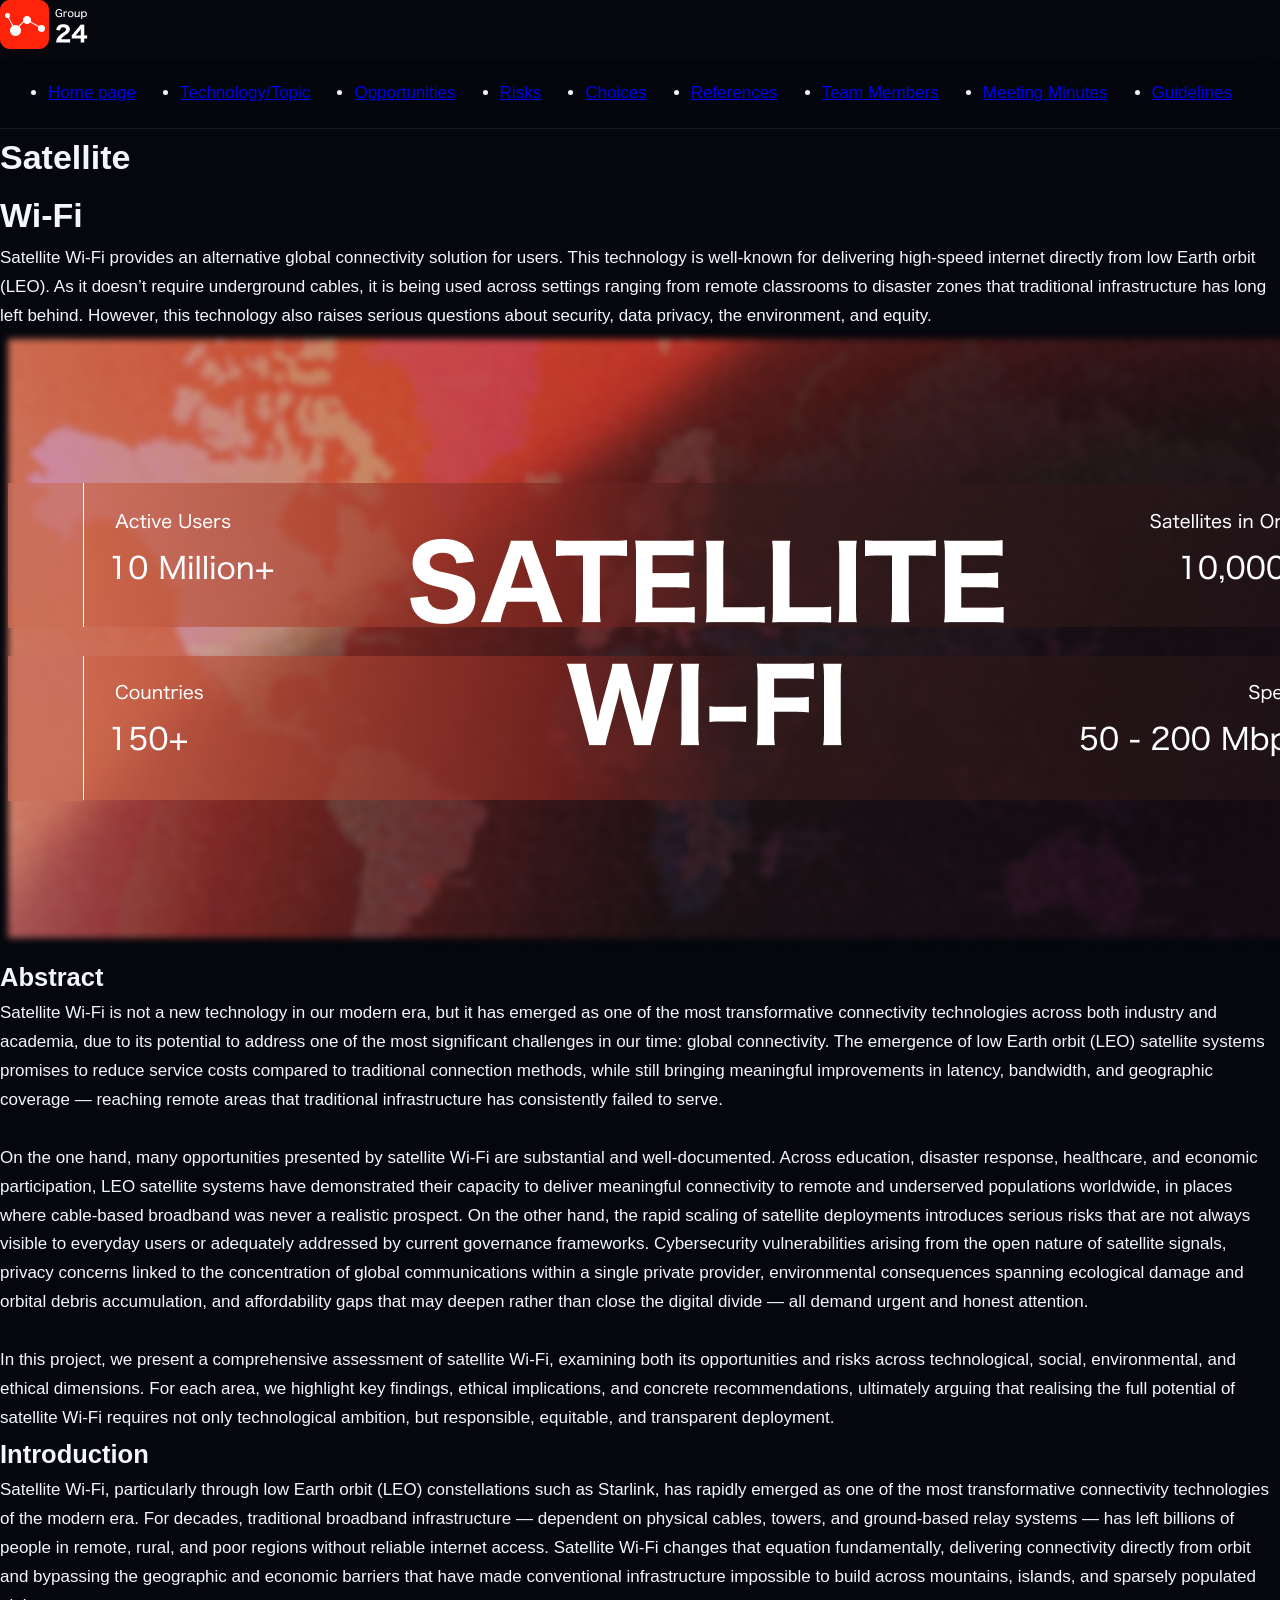
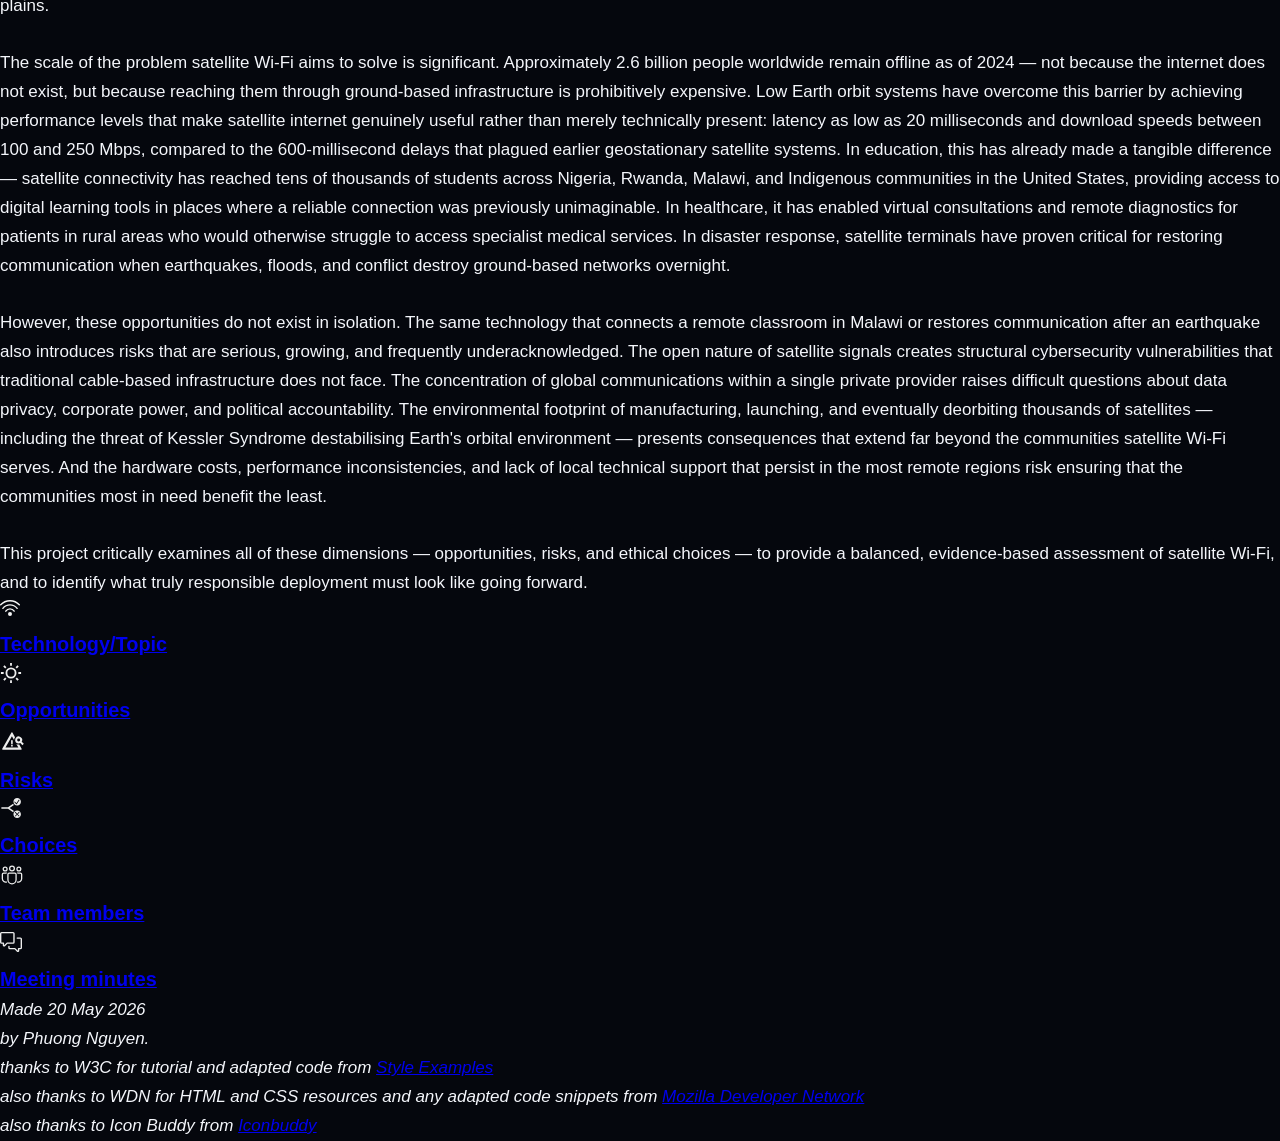
==== pages/index.html @ 58148e4b "Completed home - update styles and content" ====
<!DOCTYPE html PUBLIC "-//W3C//DTD HTML 4.01//EN">
<html>

<head>
  <meta charset="UTF-8">
  <title>My first styled page</title>
  <link rel="stylesheet" href="/styles/mystyles.css">
  <link rel="preconnect" href="https://fonts.googleapis.com">
  <link rel="preconnect" href="https://fonts.gstatic.com" crossorigin>
  <link href="https://fonts.googleapis.com/css2?family=Source+Sans+3:ital,wght@0,200..900;1,200..900&display=swap"
    rel="stylesheet">

</head>

<body>

  <!-- Site navigation menu -->
  <div class="container">


    <header>

      <img src="/images/logo.png" alt="logo">

      <ul class="navbar">
        <li><a class="active" href="/index.html">Home page</a></li>
        <li><a href="/pages/topic.html">Technology/Topic</a></li>
        <li><a href="/pages/opportunities.html">Opportunities</a></li>
        <li><a href="/pages/risks.html">Risks</a></li>
        <li><a href="/pages/choices.html">Choices</a></li>
        <li><a href="/pages/references.html">References</a></li>
        <li><a href="/pages/team-members.html">Team Members</a></li>
        <li><a href="/pages/meetings.html">Meeting Minutes</a></li>
        <li><a href="/pages/guidelines.html">Guidelines</a></li>
      </ul>

    </header>
  </div>


  <div class="hero-section">
    <h1>Satellite <br>Wi-Fi</h1>
    <p>Satellite Wi-Fi provides an alternative global connectivity solution for users. This technology is well-known for
      delivering high-speed internet directly from low Earth orbit (LEO). As it doesn’t require underground cables, it
      is being used across settings ranging from remote classrooms to disaster zones that traditional infrastructure has
      long left behind. However, this technology also raises serious questions about security, data privacy, the
      environment, and equity.
    </p>
  </div>
  </div>

  <div id="banner-image">
    <img src="/images/Home_banner.png" alt="home_banner">
  </div>


  <div class="hero-section">
    <h2>Abstract</h2>
    <p class="abstract">Satellite Wi-Fi is not a new technology in our modern era, but it has emerged as one of the most
      transformative connectivity technologies across both industry and academia, due to its potential to address one of
      the most significant challenges in our time: global connectivity. The emergence of low Earth orbit (LEO) satellite
      systems promises to reduce service costs compared to traditional connection methods, while still bringing
      meaningful improvements in latency, bandwidth, and geographic coverage — reaching remote areas that traditional
      infrastructure has consistently failed to serve.</br></br>
      On the one hand, many opportunities presented by satellite Wi-Fi are substantial and well-documented. Across
      education, disaster response, healthcare, and economic participation, LEO satellite systems have demonstrated
      their capacity to deliver meaningful connectivity to remote and underserved populations worldwide, in places where
      cable-based broadband was never a realistic prospect.
      On the other hand, the rapid scaling of satellite deployments introduces serious risks that are not always visible
      to everyday users or adequately addressed by current governance frameworks. Cybersecurity vulnerabilities arising
      from the open nature of satellite signals, privacy concerns linked to the concentration of global communications
      within a single private provider, environmental consequences spanning ecological damage and orbital debris
      accumulation, and affordability gaps that may deepen rather than close the digital divide — all demand urgent and
      honest attention.</br></br>
      In this project, we present a comprehensive assessment of satellite Wi-Fi, examining both its opportunities and
      risks across technological, social, environmental, and ethical dimensions. For each area, we highlight key
      findings, ethical implications, and concrete recommendations, ultimately arguing that realising the full potential
      of satellite Wi-Fi requires not only technological ambition, but responsible, equitable, and transparent
      deployment.

    </p>
  </div>

  <div class="hero-section">
    <h2>Introduction</h2>
    <p class="introduction">Satellite Wi-Fi, particularly through low Earth orbit (LEO) constellations such as Starlink,
      has
      rapidly emerged as one of the most transformative connectivity technologies of the modern era. For decades,
      traditional broadband infrastructure — dependent on physical cables, towers, and ground-based relay systems — has
      left billions of people in remote, rural, and poor regions without reliable internet access. Satellite Wi-Fi
      changes that equation fundamentally, delivering connectivity directly from orbit and bypassing the geographic and
      economic barriers that have made conventional infrastructure impossible to build across mountains, islands, and
      sparsely populated plains.</br></br>
      The scale of the problem satellite Wi-Fi aims to solve is significant. Approximately 2.6 billion people worldwide
      remain offline as of 2024 — not because the internet does not exist, but because reaching them through
      ground-based infrastructure is prohibitively expensive. Low Earth orbit systems have overcome this barrier by
      achieving performance levels that make satellite internet genuinely useful rather than merely technically present:
      latency as low as 20 milliseconds and download speeds between 100 and 250 Mbps, compared to the 600-millisecond
      delays that plagued earlier geostationary satellite systems. In education, this has already made a tangible
      difference — satellite connectivity has reached tens of thousands of students across Nigeria, Rwanda, Malawi, and
      Indigenous communities in the United States, providing access to digital learning tools in places where a reliable
      connection was previously unimaginable. In healthcare, it has enabled virtual consultations and remote diagnostics
      for patients in rural areas who would otherwise struggle to access specialist medical services. In disaster
      response, satellite terminals have proven critical for restoring communication when earthquakes, floods, and
      conflict destroy ground-based networks overnight.</br></br>
      However, these opportunities do not exist in isolation. The same technology that connects a remote classroom in
      Malawi or restores communication after an earthquake also introduces risks that are serious, growing, and
      frequently underacknowledged. The open nature of satellite signals creates structural cybersecurity
      vulnerabilities that traditional cable-based infrastructure does not face. The concentration of global
      communications within a single private provider raises difficult questions about data privacy, corporate power,
      and political accountability. The environmental footprint of manufacturing, launching, and eventually deorbiting
      thousands of satellites — including the threat of Kessler Syndrome destabilising Earth's orbital environment —
      presents consequences that extend far beyond the communities satellite Wi-Fi serves. And the hardware costs,
      performance inconsistencies, and lack of local technical support that persist in the most remote regions risk
      ensuring that the communities most in need benefit the least.</br></br>
      This project critically examines all of these dimensions — opportunities, risks, and ethical choices — to provide
      a balanced, evidence-based assessment of satellite Wi-Fi, and to identify what truly responsible deployment must
      look like going forward.


    </p>
  </div>



  <div id="card-container">

    <div class="card">
      <a class="card-link" href="/pages/topic.html" target="blank">
        <div class="card-content">
          <svg xmlns="http://www.w3.org/2000/svg" width="20" height="20" viewBox="0 0 20 20">
            <path fill="#f4f4f4" fill-rule="evenodd"
              d="M10.001 14a2 2 0 1 1 0 4a2 2 0 0 1 0-4Zm0-3.853a5.695 5.695 0 0 1 4.8 2.626a.7.7 0 0 1-1.178.756a4.295 4.295 0 0 0-3.622-1.982a4.295 4.295 0 0 0-3.624 1.985a.7.7 0 0 1-1.179-.755a5.695 5.695 0 0 1 4.803-2.63Zm0-3.944c3.06 0 5.863 1.381 7.676 3.724a.7.7 0 0 1-1.107.857C15.02 8.783 12.626 7.603 10 7.603a8.283 8.283 0 0 0-6.537 3.184a.7.7 0 1 1-1.102-.863a9.682 9.682 0 0 1 7.64-3.721Zm0-4.203c3.905 0 7.243 1.5 9.819 4.32a.7.7 0 1 1-1.034.945C16.473 4.732 13.51 3.4 10.001 3.4c-3.422 0-6.453 1.372-8.79 3.87A.7.7 0 1 1 .19 6.316C2.785 3.538 6.184 2 10 2Z" />
          </svg>
          <h3>Technology/Topic</h3>
        </div>
      </a>
    </div>


    <div class="card">
      <a class="card-link" href="/pages/opportunities.html" target="blank">
        <div class="card-content">
          <svg xmlns="http://www.w3.org/2000/svg" width="22" height="22" viewBox="0 0 24 24">
            <path fill="#ededed"
              d="M12 18a6 6 0 1 1 0-12a6 6 0 0 1 0 12Zm0-2a4 4 0 1 0 0-8a4 4 0 0 0 0 8ZM11 1h2v3h-2V1Zm0 19h2v3h-2v-3ZM3.515 4.929l1.414-1.414L7.05 5.636L5.636 7.05L3.515 4.93ZM16.95 18.364l1.414-1.414l2.121 2.121l-1.414 1.414l-2.121-2.121Zm2.121-14.85l1.414 1.415l-2.121 2.121l-1.414-1.414l2.121-2.121ZM5.636 16.95l1.414 1.414l-2.121 2.121l-1.414-1.414l2.121-2.121ZM23 11v2h-3v-2h3ZM4 11v2H1v-2h3Z" />
          </svg>
          <h3>Opportunities</h3>
        </div>
      </a>

    </div>


    <div class="card">
      <a class="card-link" href="/pages/risks.html" target="blank">
        <div class="card-content">
          <svg xmlns="http://www.w3.org/2000/svg" width="26" height="26" viewBox="0 0 24 24" fill="#ededed">
            <g fill="#ededed">
              <path
                d="M2.06 19.253a.5.5 0 0 0 .434.747h17.032a.5.5 0 0 0 .434-.747l-2.27-3.995a4.24 4.24 0 0 1-2.616-.557l1.874 3.3H5.072L11.01 7.548L13 11.05c.004-.953.324-1.83.86-2.534l-2.415-4.252a.5.5 0 0 0-.87 0z" />
              <path fill-rule="evenodd"
                d="M14.414 9.49a3.216 3.216 0 0 1 5.631 3.109L22 14.554l-1.3 1.3l-1.954-1.955a3.2 3.2 0 0 1-1.609.385A3.21 3.21 0 0 1 14 11.07m3.216 1.378a1.378 1.378 0 1 0 0-2.756a1.378 1.378 0 0 0 0 2.756"
                clip-rule="evenodd" />
              <path
                d="M14 11.07a3.2 3.2 0 0 1 .414-1.58zM10.25 17v-1.5h1.5V17zm.75-6a.75.75 0 0 0-.75.75v2.5a.75.75 0 0 0 1.5 0v-2.5A.75.75 0 0 0 11 11" />
            </g>
          </svg>
          <h3>Risks</h3>
        </div>
      </a>
    </div>


    <div class="card">
      <a class="card-link" href="/pages/choices.html" target="blank">
        <div class="card-content">
          <svg xmlns="http://www.w3.org/2000/svg" width="22" height="22" viewBox="0 0 512 512">
            <path fill="#ededed"
              d="M400 25c-48.2 0-87 38.84-87 87c0 48.2 38.8 87 87 87s87-38.8 87-87c0-48.16-38.8-87-87-87zm40.5 34.01l15 9.98l-70.1 105.11l-55.8-55.7l12.8-12.8l40.2 40.3l57.9-86.89zM304.7 156.1L186.4 238H32v36h154.4l118.3 81.9c5.1-11 12.1-21 20.5-29.5L223.6 256l101.6-70.4c-8.4-8.5-15.4-18.5-20.5-29.5zM400 313c-48.2 0-87 38.8-87 87s38.8 87 87 87s87-38.8 87-87s-38.8-87-87-87zm-41.6 32.6l41.6 41.6l41.6-41.6l12.8 12.8l-41.6 41.6l41.6 41.6l-12.8 12.8l-41.6-41.6l-41.6 41.6l-12.8-12.8l41.6-41.6l-41.6-41.6l12.8-12.8z" />
          </svg>
          <h3>Choices</h3>
        </div>
      </a>
    </div>


    <div class="card">
      <a class="card-link" href="/pages/team-members.html" target="blank">
        <div class="card-content">
          <svg xmlns="http://www.w3.org/2000/svg" width="24" height="24" viewBox="0 0 28 28">
            <path fill="#ededed"
              d="M17.254 11a2.25 2.25 0 0 1 2.25 2.25v6.249a5.501 5.501 0 0 1-11.002 0V13.25a2.25 2.25 0 0 1 2.25-2.25h6.502Zm0 1.5h-6.502a.75.75 0 0 0-.75.75v6.249a4.001 4.001 0 0 0 8.002 0V13.25a.75.75 0 0 0-.75-.75ZM4.25 11h4.156a3.243 3.243 0 0 0-.817 1.5H4.25a.75.75 0 0 0-.75.75v5.249a3.001 3.001 0 0 0 4.238 2.735c.133.49.324.956.564 1.392A4.501 4.501 0 0 1 2 18.499V13.25A2.25 2.25 0 0 1 4.25 11Zm19.5 0A2.25 2.25 0 0 1 26 13.25v5.25a4.5 4.5 0 0 1-6.298 4.127l.056-.102c.214-.406.387-.837.511-1.289A3 3 0 0 0 24.5 18.5v-5.25a.75.75 0 0 0-.749-.75h-3.333A3.242 3.242 0 0 0 19.6 11h4.151ZM14 3a3.5 3.5 0 1 1 0 7a3.5 3.5 0 0 1 0-7Zm8.003 1a3 3 0 1 1 0 6a3 3 0 0 1 0-6ZM5.997 4a3 3 0 1 1 0 6a3 3 0 0 1 0-6ZM14 4.5a2 2 0 1 0 0 4a2 2 0 0 0 0-4Zm8.003 1a1.5 1.5 0 1 0 0 3a1.5 1.5 0 0 0 0-3Zm-16.006 0a1.5 1.5 0 1 0 0 3a1.5 1.5 0 0 0 0-3Z" />
          </svg>
          <h3>Team members</h3>
        </div>
      </a>
    </div>


    <div class="card">
      <a class="card-link" href="/pages/meetings.html" target="blank">
        <div class="card-content">
          <svg xmlns="http://www.w3.org/2000/svg" width="22" height="22" viewBox="0 0 24 24">
            <path fill="#ededed"
              d="M1.75 1h12.5c.966 0 1.75.784 1.75 1.75v9.5A1.75 1.75 0 0 1 14.25 14H8.061l-2.574 2.573A1.458 1.458 0 0 1 3 15.543V14H1.75A1.75 1.75 0 0 1 0 12.25v-9.5C0 1.784.784 1 1.75 1ZM1.5 2.75v9.5c0 .138.112.25.25.25h2a.75.75 0 0 1 .75.75v2.19l2.72-2.72a.749.749 0 0 1 .53-.22h6.5a.25.25 0 0 0 .25-.25v-9.5a.25.25 0 0 0-.25-.25H1.75a.25.25 0 0 0-.25.25Z" />
            <path fill="#ededed"
              d="M22.5 8.75a.25.25 0 0 0-.25-.25h-3.5a.75.75 0 0 1 0-1.5h3.5c.966 0 1.75.784 1.75 1.75v9.5A1.75 1.75 0 0 1 22.25 20H21v1.543a1.457 1.457 0 0 1-2.487 1.03L15.939 20H10.75A1.75 1.75 0 0 1 9 18.25v-1.465a.75.75 0 0 1 1.5 0v1.465c0 .138.112.25.25.25h5.5a.75.75 0 0 1 .53.22l2.72 2.72v-2.19a.75.75 0 0 1 .75-.75h2a.25.25 0 0 0 .25-.25v-9.5Z" />
          </svg>
          <h3>Meeting minutes</h3>
        </div>
      </a>
    </div>


  </div>
  <!-- Sign and date the page, it's only polite! -->
  <address>Made 20 May 2026<br>
    by Phuong Nguyen.</address>



  <p><em>thanks to W3C for tutorial and adapted code from <a
        href="https://www.w3.org/Style/Examples/011/firstcss.en.html">Style Examples</a></p></em>
  <p><em>also thanks to WDN for HTML and CSS resources and any adapted code snippets from <a
        href="https://developer.mozilla.org/en-US/docs/Web">Mozilla Developer Network</a></p></em>
  <p><em>also thanks to Icon Buddy from <a href="https://iconbuddy.com/">Iconbuddy</a></em></p>

</body>

</html>
---- styles/mystyles.css ----
/* ============================================================
   Satellite Wi-Fi — Opportunities & References Pages
   ============================================================ */

/* ============== RESET & ROOT ============== */
*,
*::before,
*::after {
  box-sizing: border-box;
  margin: 0;
  padding: 0;
}

:root {
  /* Colour palette — dark space theme */
  --bg-deep: #05070d;
  --bg-surface: #0b0f1a;
  --bg-card: #111727;
  --ink-primary: #f4f6fb;
  --ink-muted: #9aa3b8;
  --ink-faint: #5a6377;
  --accent: #ff3b2f;
  --accent-soft: #ff7a6f;
  --border: rgba(255, 255, 255, 0.08);
  --border-strong: rgba(255, 255, 255, 0.16);

  /* Typography */
  --font-display: 'Space Grotesk', sans-serif;
  --font-body: 'Inter', sans-serif;

  /* Layout */
  --max-content: 760px;
  --max-wide: 1200px;
}

html {
  scroll-behavior: smooth;
}

body {
  background-color: var(--bg-deep);
  color: var(--ink-primary);
  font-family: var(--font-body);
  font-size: 17px;
  line-height: 1.7;
  font-weight: 300;
  min-height: 100vh;
  overflow-x: hidden;
}

/* ============== NAVIGATION ============== */
.navbar {
  position: sticky;
  top: 0;
  z-index: 100;
  display: flex;
  justify-content: space-between;
  align-items: center;
  padding: 1.25rem 3rem;
  background: rgba(5, 7, 13, 0.85);
  backdrop-filter: blur(12px);
  -webkit-backdrop-filter: blur(12px);
  border-bottom: 1px solid var(--border);
}

.nav-brand {
  display: flex;
  align-items: center;
  gap: 0.6rem;
  font-family: var(--font-display);
  font-weight: 600;
  font-size: 0.95rem;
  letter-spacing: 0.02em;
}

.brand-dot {
  width: 10px;
  height: 10px;
  border-radius: 50%;
  background: var(--accent);
  box-shadow: 0 0 12px var(--accent);
}

.nav-links {
  list-style: none;
  display: flex;
  gap: 2rem;
}

.nav-links a {
  color: var(--ink-muted);
  text-decoration: none;
  font-size: 0.88rem;
  font-weight: 400;
  letter-spacing: 0.02em;
  transition: color 0.2s ease;
  position: relative;
  padding-bottom: 4px;
}

.nav-links a:hover {
  color: var(--ink-primary);
}

.nav-links a.active {
  color: var(--ink-primary);
}

.nav-links a.active::after {
  content: '';
  position: absolute;
  bottom: 0;
  left: 0;
  right: 0;
  height: 2px;
  background: var(--accent);
}

/* ============== HERO ============== */
.hero {
  position: relative;
  min-height: 70vh;
  display: flex;
  align-items: center;
  padding: 5rem 3rem 4rem;
  overflow: hidden;
  border-bottom: 1px solid var(--border);
}

.hero-small {
  min-height: 40vh;
  padding-top: 6rem;
  padding-bottom: 3rem;
}

.hero-bg-placeholder {
  position: absolute;
  inset: 0;
  display: flex;
  align-items: center;
  justify-content: center;
  background: linear-gradient(135deg, #0a0e1a 0%, #1a0e0a 100%);
  color: var(--ink-faint);
  font-family: var(--font-display);
  font-size: 0.8rem;
  letter-spacing: 0.15em;
  z-index: 0;
}

/* Subtle radial glow overlay so even without an image the hero feels intentional */
.hero::after {
  content: '';
  position: absolute;
  inset: 0;
  background: radial-gradient(ellipse at 30% 50%, rgba(255, 59, 47, 0.18) 0%, transparent 60%);
  pointer-events: none;
  z-index: 1;
}

.hero-content {
  position: relative;
  z-index: 2;
  max-width: var(--max-wide);
  margin: 0 auto;
  width: 100%;
}

.hero-tag {
  font-family: var(--font-display);
  font-size: 0.85rem;
  font-weight: 500;
  letter-spacing: 0.25em;
  text-transform: uppercase;
  color: var(--accent-soft);
  margin-bottom: 1.5rem;
}

.hero-title {
  font-family: var(--font-display);
  font-size: clamp(2.8rem, 7vw, 6rem);
  font-weight: 700;
  line-height: 0.95;
  letter-spacing: -0.02em;
  margin-bottom: 1.5rem;
  max-width: 900px;
}

.hero-sub {
  font-size: 1.15rem;
  color: var(--ink-muted);
  max-width: 580px;
  font-weight: 300;
  line-height: 1.5;
}

/* ============== CONTENT ============== */
.content {
  max-width: var(--max-content);
  margin: 0 auto;
  padding: 5rem 2rem;
}

.section {
  margin-bottom: 4.5rem;
  position: relative;
}

.section-number {
  display: inline-block;
  font-family: var(--font-display);
  font-size: 0.8rem;
  font-weight: 500;
  letter-spacing: 0.3em;
  color: var(--accent);
  margin-bottom: 1rem;
}

.section-title {
  font-family: var(--font-display);
  font-size: clamp(1.7rem, 3.5vw, 2.4rem);
  font-weight: 600;
  line-height: 1.1;
  letter-spacing: -0.01em;
  margin-bottom: 1.5rem;
  color: var(--ink-primary);
}

.section p {
  margin-bottom: 1.2rem;
  color: #d8dce6;
}

.lede {
  font-size: 1.2rem;
  line-height: 1.6;
  color: var(--ink-muted);
  font-weight: 300;
  border-left: 2px solid var(--accent);
  padding-left: 1.5rem;
}

/* ============== FIGURES ============== */
.figure {
  margin: 2.5rem 0;
}

.figure-placeholder {
  width: 100%;
  min-height: 280px;
  display: flex;
  align-items: center;
  justify-content: center;
  background: var(--bg-card);
  border: 1px dashed var(--border-strong);
  border-radius: 4px;
  color: var(--ink-faint);
  font-family: var(--font-display);
  font-size: 0.85rem;
  letter-spacing: 0.1em;
  text-align: center;
  padding: 2rem;
}

.figure img {
  width: 100%;
  height: auto;
  display: block;
  border-radius: 4px;
}

.figure figcaption {
  margin-top: 0.8rem;
  font-size: 0.85rem;
  color: var(--ink-faint);
  font-style: italic;
  text-align: center;
}

/* ============== PULL QUOTE ============== */
.pullquote {
  margin: 2.5rem 0;
  padding: 1.75rem 2rem;
  border-left: 3px solid var(--accent);
  background: rgba(255, 59, 47, 0.04);
  font-family: var(--font-display);
  font-size: 1.25rem;
  font-weight: 500;
  font-style: italic;
  line-height: 1.45;
  color: var(--ink-primary);
}

.pullquote cite {
  display: block;
  margin-top: 0.8rem;
  font-family: var(--font-body);
  font-size: 0.85rem;
  font-style: normal;
  font-weight: 400;
  color: var(--ink-muted);
  letter-spacing: 0.02em;
}

/* ============== STATS STRIP ============== */
.stats-strip {
  display: grid;
  grid-template-columns: repeat(4, 1fr);
  gap: 1rem;
  margin: 2.5rem 0;
  padding: 2rem 0;
  border-top: 1px solid var(--border);
  border-bottom: 1px solid var(--border);
}

.stat {
  text-align: center;
  padding: 0 0.5rem;
}

.stat-num {
  font-family: var(--font-display);
  font-size: clamp(1.6rem, 3vw, 2.4rem);
  font-weight: 700;
  color: var(--accent-soft);
  line-height: 1;
  margin-bottom: 0.5rem;
}

.stat-label {
  font-size: 0.78rem;
  color: var(--ink-muted);
  text-transform: uppercase;
  letter-spacing: 0.08em;
  line-height: 1.3;
}

/* ============== SEE MORE LINK ============== */
.see-more {
  margin-top: 2rem;
  font-family: var(--font-display);
  font-size: 0.95rem;
  font-weight: 500;
  color: var(--ink-muted);
}

.see-more a {
  color: var(--accent-soft);
  text-decoration: none;
  border-bottom: 1px solid transparent;
  transition: border-color 0.2s ease;
}

.see-more a:hover {
  border-bottom-color: var(--accent-soft);
}

/* ============== REFERENCES ============== */
.ref-section {
  margin-top: 2rem;
}

.ref-list {
  list-style: none;
  counter-reset: ref-counter;
}

.ref-item {
  counter-increment: ref-counter;
  position: relative;
  padding: 1.4rem 0 1.4rem 3rem;
  border-bottom: 1px solid var(--border);
  font-size: 0.95rem;
  line-height: 1.6;
  color: var(--ink-muted);
}

.ref-item:last-child {
  border-bottom: none;
}

.ref-item::before {
  content: counter(ref-counter, decimal-leading-zero);
  position: absolute;
  left: 0;
  top: 1.4rem;
  font-family: var(--font-display);
  font-size: 0.85rem;
  font-weight: 600;
  color: var(--accent);
  letter-spacing: 0.05em;
}

.ref-item em {
  color: var(--ink-primary);
  font-style: italic;
}

.ref-item a {
  color: var(--accent-soft);
  text-decoration: none;
  word-break: break-all;
  border-bottom: 1px solid transparent;
  transition: border-color 0.2s ease;
}

.ref-item a:hover {
  border-bottom-color: var(--accent-soft);
}

/* ============== FOOTER ============== */
.footer {
  border-top: 1px solid var(--border);
  padding: 2rem 3rem;
  text-align: center;
  font-size: 0.82rem;
  color: var(--ink-faint);
  font-family: var(--font-display);
  letter-spacing: 0.1em;
}

/* ============== RESPONSIVE ============== */
@media (max-width: 900px) {
  .navbar {
    flex-direction: column;
    gap: 1rem;
    padding: 1rem 1.5rem;
  }

  .nav-links {
    flex-wrap: wrap;
    justify-content: center;
    gap: 1rem;
  }

  .hero {
    padding: 4rem 1.5rem 3rem;
    min-height: 60vh;
  }

  .content {
    padding: 3rem 1.5rem;
  }

  .stats-strip {
    grid-template-columns: repeat(2, 1fr);
    gap: 1.5rem;
  }

  .pullquote {
    padding: 1.25rem 1.25rem;
    font-size: 1.1rem;
  }
}

@media (max-width: 500px) {
  .nav-links {
    font-size: 0.8rem;
    gap: 0.75rem;
  }

  .ref-item {
    padding-left: 2.5rem;
  }
}
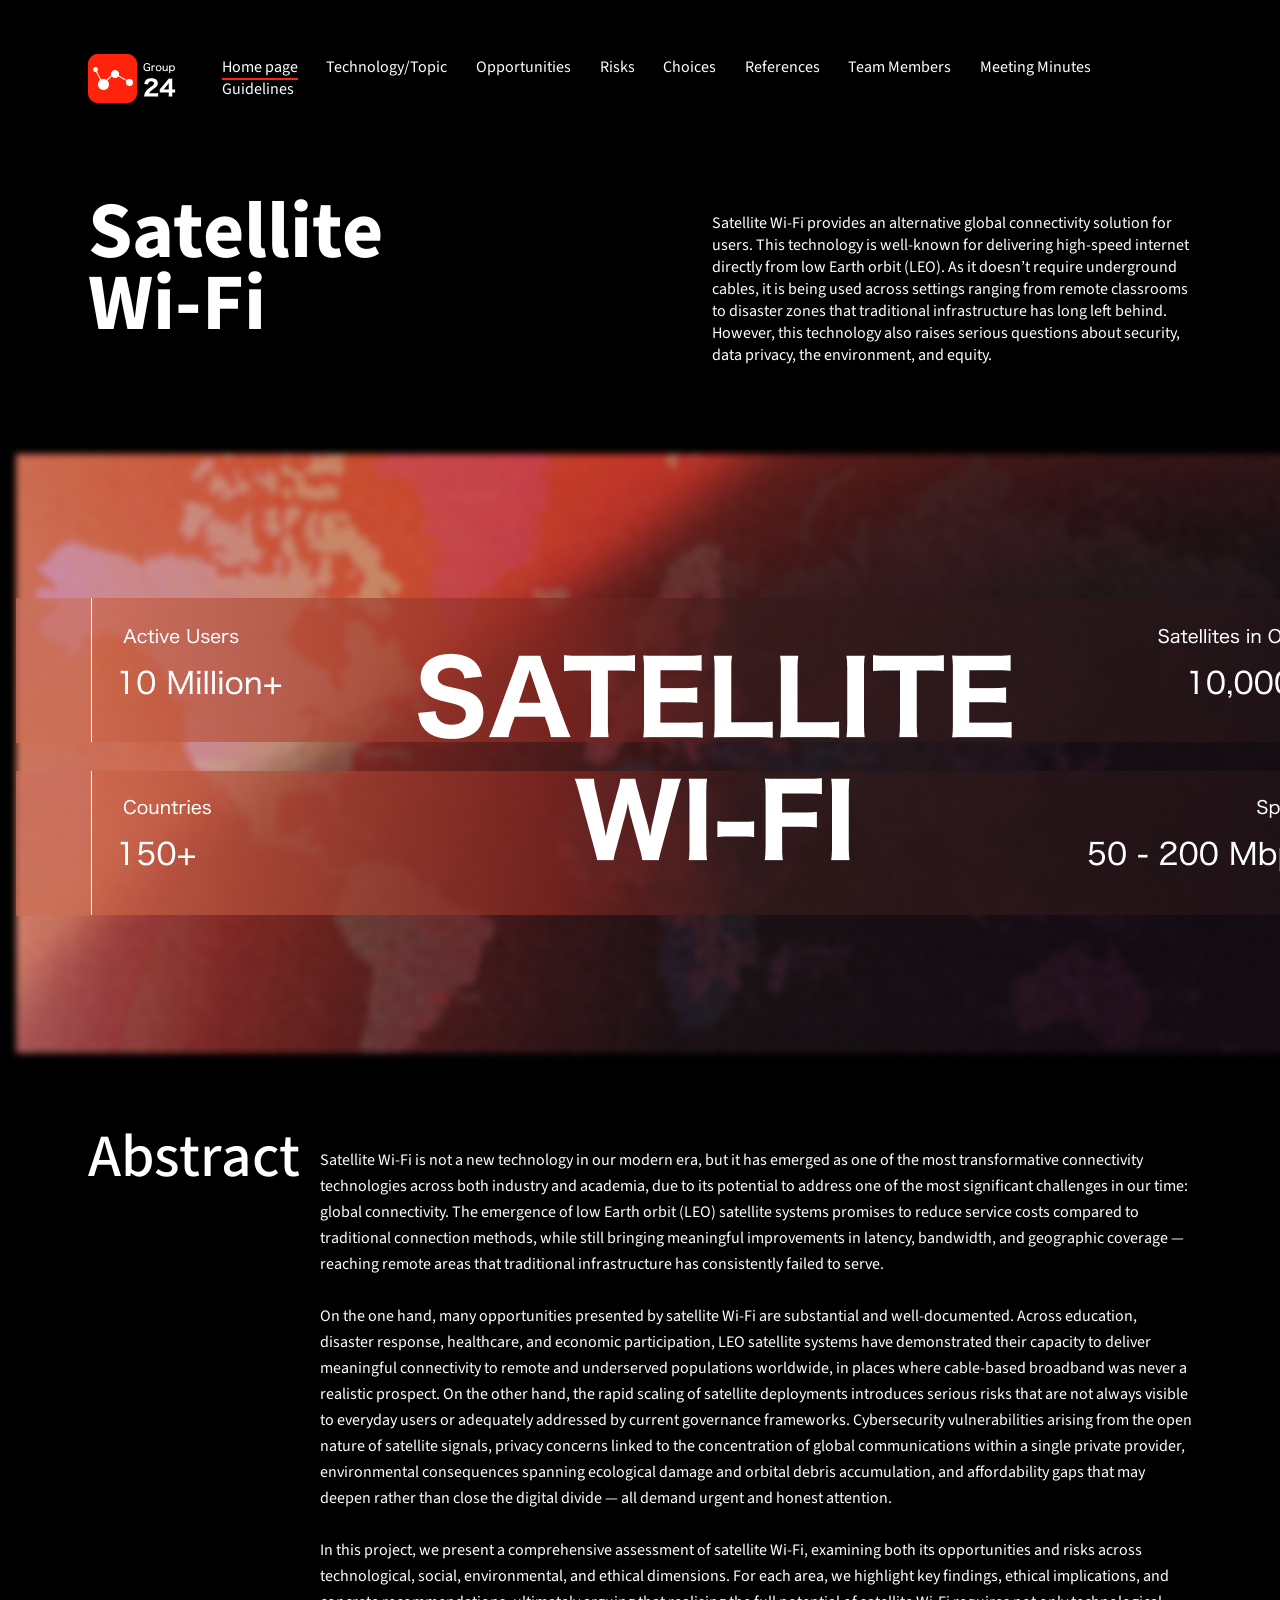
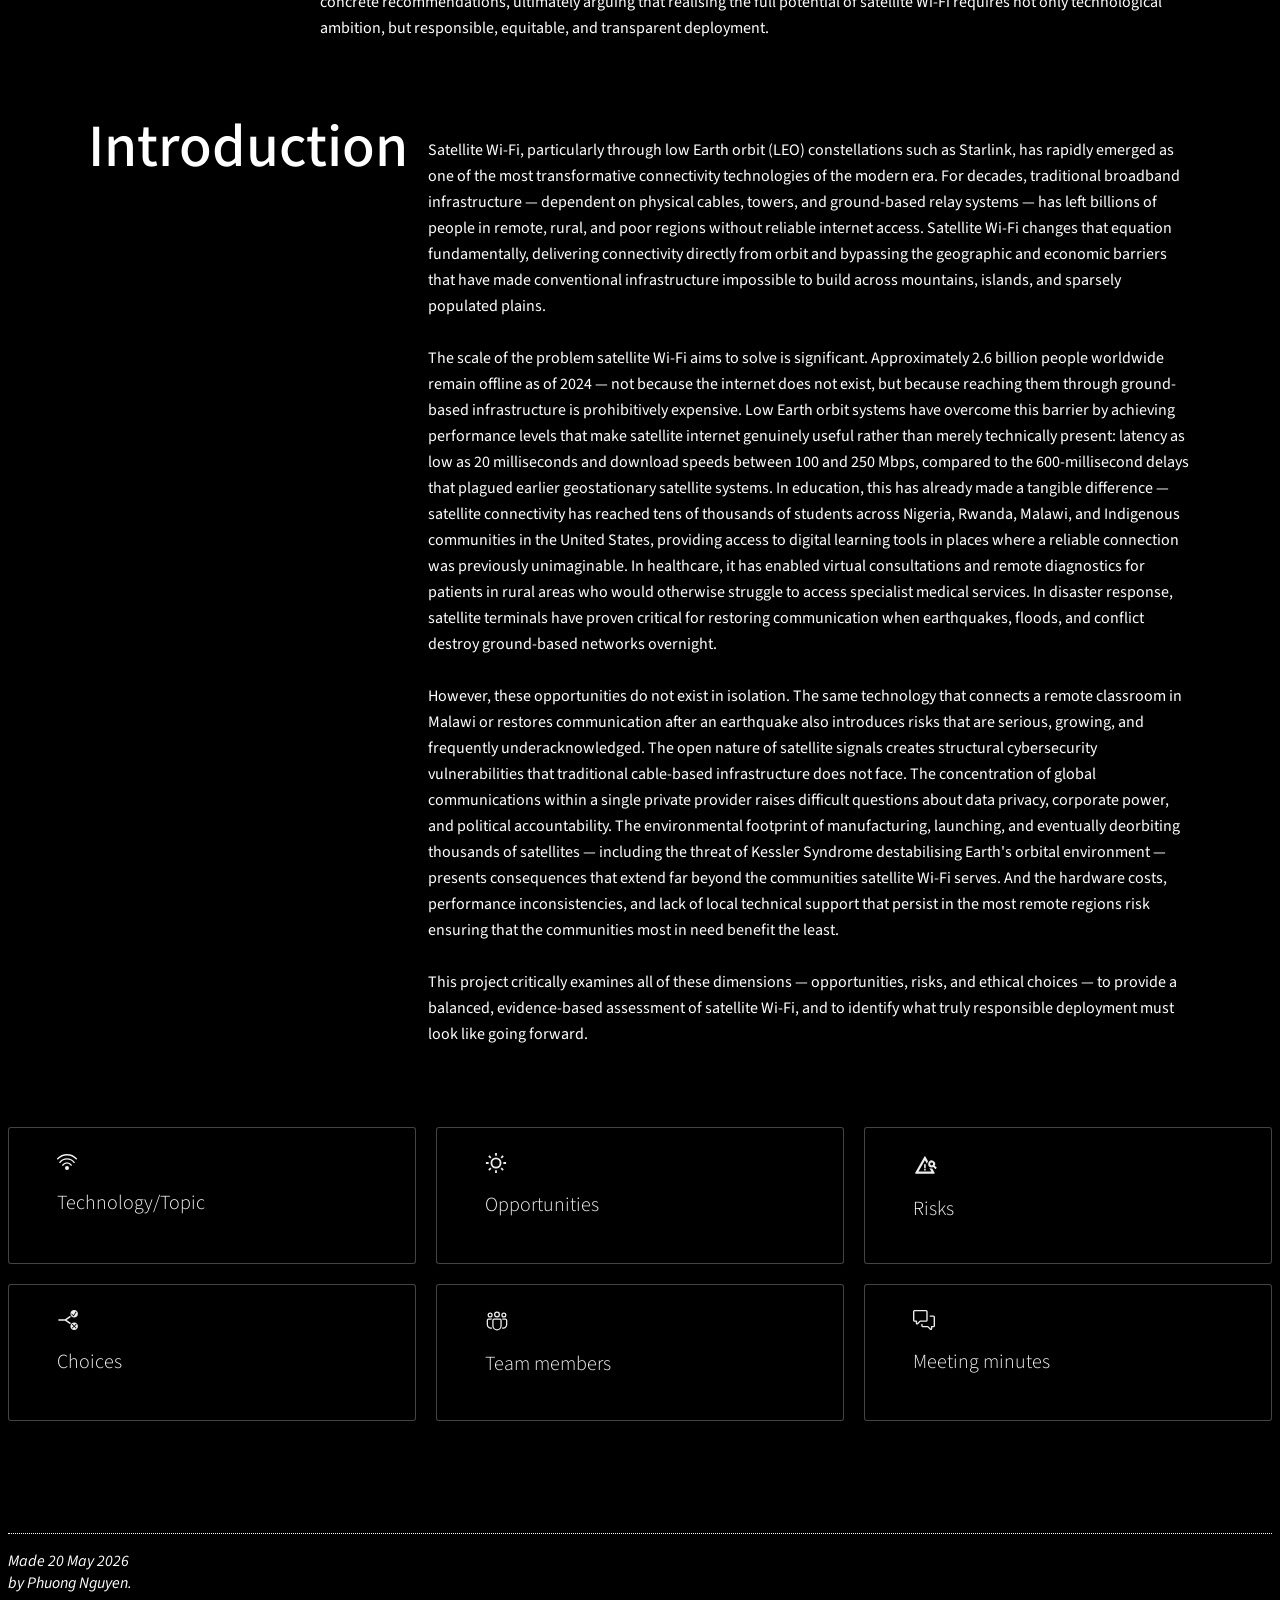
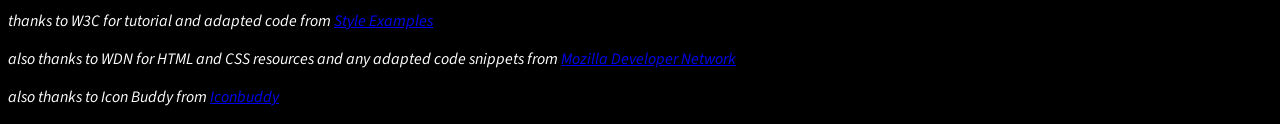
==== commit 227942c1: "Update navbar home link" ====
--- a/pages/index.html
+++ b/pages/index.html
@@ -23,7 +23,7 @@
       <img src="/images/logo.png" alt="logo">
 
       <ul class="navbar">
-        <li><a class="active" href="/index.html">Home page</a></li>
+        <li><a class="active" href="/pages/index.html">Home page</a></li>
         <li><a href="/pages/topic.html">Technology/Topic</a></li>
         <li><a href="/pages/opportunities.html">Opportunities</a></li>
         <li><a href="/pages/risks.html">Risks</a></li>
--- a/styles/mystyles.css
+++ b/styles/mystyles.css
@@ -1,464 +1,168 @@
-/* ============================================================
-   Satellite Wi-Fi — Opportunities & References Pages
-   ============================================================ */
-
-/* ============== RESET & ROOT ============== */
-*,
-*::before,
-*::after {
-  box-sizing: border-box;
-  margin: 0;
-  padding: 0;
-}
-
 :root {
-  /* Colour palette — dark space theme */
-  --bg-deep: #05070d;
-  --bg-surface: #0b0f1a;
-  --bg-card: #111727;
-  --ink-primary: #f4f6fb;
-  --ink-muted: #9aa3b8;
-  --ink-faint: #5a6377;
-  --accent: #ff3b2f;
-  --accent-soft: #ff7a6f;
-  --border: rgba(255, 255, 255, 0.08);
-  --border-strong: rgba(255, 255, 255, 0.16);
-
-  /* Typography */
-  --font-display: 'Space Grotesk', sans-serif;
-  --font-body: 'Inter', sans-serif;
-
-  /* Layout */
-  --max-content: 760px;
-  --max-wide: 1200px;
-}
-
-html {
-  scroll-behavior: smooth;
+  --padding-sides: 5rem;
+  --nav-margin-bottom: 5rem;
 }
 
 body {
-  background-color: var(--bg-deep);
-  color: var(--ink-primary);
-  font-family: var(--font-body);
-  font-size: 17px;
-  line-height: 1.7;
-  font-weight: 300;
-  min-height: 100vh;
-  overflow-x: hidden;
+  padding-top: 2rem;
+  font-family: "Source Sans 3", "Times New Roman", Times, serif;
+  color: white;
+  background-color: black;
 }
 
-/* ============== NAVIGATION ============== */
-.navbar {
-  position: sticky;
-  top: 0;
-  z-index: 100;
-  display: flex;
-  justify-content: space-between;
-  align-items: center;
-  padding: 1.25rem 3rem;
-  background: rgba(5, 7, 13, 0.85);
-  backdrop-filter: blur(12px);
-  -webkit-backdrop-filter: blur(12px);
-  border-bottom: 1px solid var(--border);
-}
-
-.nav-brand {
-  display: flex;
-  align-items: center;
-  gap: 0.6rem;
-  font-family: var(--font-display);
-  font-weight: 600;
-  font-size: 0.95rem;
-  letter-spacing: 0.02em;
-}
-
-.brand-dot {
-  width: 10px;
-  height: 10px;
-  border-radius: 50%;
-  background: var(--accent);
-  box-shadow: 0 0 12px var(--accent);
-}
-
-.nav-links {
-  list-style: none;
-  display: flex;
-  gap: 2rem;
-}
-
-.nav-links a {
-  color: var(--ink-muted);
-  text-decoration: none;
-  font-size: 0.88rem;
-  font-weight: 400;
-  letter-spacing: 0.02em;
-  transition: color 0.2s ease;
-  position: relative;
-  padding-bottom: 4px;
-}
-
-.nav-links a:hover {
-  color: var(--ink-primary);
-}
-
-.nav-links a.active {
-  color: var(--ink-primary);
-}
-
-.nav-links a.active::after {
-  content: '';
-  position: absolute;
-  bottom: 0;
-  left: 0;
-  right: 0;
-  height: 2px;
-  background: var(--accent);
-}
-
-/* ============== HERO ============== */
-.hero {
-  position: relative;
-  min-height: 70vh;
-  display: flex;
-  align-items: center;
-  padding: 5rem 3rem 4rem;
-  overflow: hidden;
-  border-bottom: 1px solid var(--border);
-}
-
-.hero-small {
-  min-height: 40vh;
-  padding-top: 6rem;
-  padding-bottom: 3rem;
-}
-
-.hero-bg-placeholder {
-  position: absolute;
-  inset: 0;
-  display: flex;
-  align-items: center;
-  justify-content: center;
-  background: linear-gradient(135deg, #0a0e1a 0%, #1a0e0a 100%);
-  color: var(--ink-faint);
-  font-family: var(--font-display);
-  font-size: 0.8rem;
-  letter-spacing: 0.15em;
-  z-index: 0;
-}
-
-/* Subtle radial glow overlay so even without an image the hero feels intentional */
-.hero::after {
-  content: '';
-  position: absolute;
-  inset: 0;
-  background: radial-gradient(ellipse at 30% 50%, rgba(255, 59, 47, 0.18) 0%, transparent 60%);
-  pointer-events: none;
-  z-index: 1;
-}
-
-.hero-content {
-  position: relative;
-  z-index: 2;
-  max-width: var(--max-wide);
-  margin: 0 auto;
+.container {
+  margin-right: auto;
+  margin-left: auto;
+  max-width: 1600px;
+  display: block;
   width: 100%;
 }
 
-.hero-tag {
-  font-family: var(--font-display);
-  font-size: 0.85rem;
-  font-weight: 500;
-  letter-spacing: 0.25em;
-  text-transform: uppercase;
-  color: var(--accent-soft);
-  margin-bottom: 1.5rem;
+header {
+  padding: 0rem var(--padding-sides) 0rem var(--padding-sides);
+  display: flex;
+  margin-bottom: var(--nav-margin-bottom);
+  justify-content: space-between;
+  align-items: center;
 }
 
-.hero-title {
-  font-family: var(--font-display);
-  font-size: clamp(2.8rem, 7vw, 6rem);
-  font-weight: 700;
-  line-height: 0.95;
-  letter-spacing: -0.02em;
-  margin-bottom: 1.5rem;
-  max-width: 900px;
+ul.navbar {
+  list-style-type: none;
+  width: 1000px;
 }
 
-.hero-sub {
-  font-size: 1.15rem;
-  color: var(--ink-muted);
-  max-width: 580px;
-  font-weight: 300;
-  line-height: 1.5;
+ul.navbar li {
+  display: inline;
+  margin: 0.5em 0;
+  padding: 0.3em;
+  border-right: 1em solid black;
 }
 
-/* ============== CONTENT ============== */
-.content {
-  max-width: var(--max-content);
-  margin: 0 auto;
-  padding: 5rem 2rem;
+ul.navbar a {
+  text-decoration: none;
+  color: white;
 }
 
-.section {
-  margin-bottom: 4.5rem;
-  position: relative;
+ul.navbar .active {
+  border-bottom: 2px solid #ff230c;
 }
 
-.section-number {
-  display: inline-block;
-  font-family: var(--font-display);
-  font-size: 0.8rem;
-  font-weight: 500;
-  letter-spacing: 0.3em;
-  color: var(--accent);
-  margin-bottom: 1rem;
+ul.navbar a:hover {
+  color: #fe877a;
 }
 
-.section-title {
-  font-family: var(--font-display);
-  font-size: clamp(1.7rem, 3.5vw, 2.4rem);
-  font-weight: 600;
-  line-height: 1.1;
-  letter-spacing: -0.01em;
-  margin-bottom: 1.5rem;
-  color: var(--ink-primary);
+h1 {
+  font-family: "Source Sans 3", Geneva, Arial, SunSans-Regular, sans-serif;
+  font-size: 80px;
+  line-height: 90%;
+  margin: 0px;
 }
 
-.section p {
-  margin-bottom: 1.2rem;
-  color: #d8dce6;
+h2 {
+  font-family: "Source Sans 3", Geneva, Arial, SunSans-Regular, sans-serif;
+  font-weight: 500;
+  font-size: 60px;
+  line-height: 90%;
+  margin: 0px;
 }
 
-.lede {
-  font-size: 1.2rem;
-  line-height: 1.6;
-  color: var(--ink-muted);
+h3 {
+  font-family: "Source Sans 3", Geneva, Arial, SunSans-Regular, sans-serif;
   font-weight: 300;
-  border-left: 2px solid var(--accent);
-  padding-left: 1.5rem;
+  font-size: 20px;
+  line-height: 90%;
+  margin: 0px;
+  color: #f4f4f4;
 }
 
-/* ============== FIGURES ============== */
-.figure {
-  margin: 2.5rem 0;
+
+
+.hero-section {
+  padding: 0rem var(--padding-sides) 0rem var(--padding-sides);
+  display: flex;
+  justify-content: space-between;
+  gap: 20px;
+  margin-bottom: 4rem;
 }
 
-.figure-placeholder {
-  width: 100%;
-  min-height: 280px;
-  display: flex;
-  align-items: center;
-  justify-content: center;
-  background: var(--bg-card);
-  border: 1px dashed var(--border-strong);
-  border-radius: 4px;
-  color: var(--ink-faint);
-  font-family: var(--font-display);
-  font-size: 0.85rem;
-  letter-spacing: 0.1em;
-  text-align: center;
-  padding: 2rem;
-}
-
-.figure img {
-  width: 100%;
-  height: auto;
-  display: block;
-  border-radius: 4px;
-}
-
-.figure figcaption {
-  margin-top: 0.8rem;
-  font-size: 0.85rem;
-  color: var(--ink-faint);
-  font-style: italic;
-  text-align: center;
-}
-
-/* ============== PULL QUOTE ============== */
-.pullquote {
-  margin: 2.5rem 0;
-  padding: 1.75rem 2rem;
-  border-left: 3px solid var(--accent);
-  background: rgba(255, 59, 47, 0.04);
-  font-family: var(--font-display);
-  font-size: 1.25rem;
-  font-weight: 500;
-  font-style: italic;
-  line-height: 1.45;
-  color: var(--ink-primary);
-}
-
-.pullquote cite {
-  display: block;
-  margin-top: 0.8rem;
-  font-family: var(--font-body);
-  font-size: 0.85rem;
-  font-style: normal;
-  font-weight: 400;
-  color: var(--ink-muted);
-  letter-spacing: 0.02em;
-}
-
-/* ============== STATS STRIP ============== */
-.stats-strip {
-  display: grid;
-  grid-template-columns: repeat(4, 1fr);
-  gap: 1rem;
-  margin: 2.5rem 0;
-  padding: 2rem 0;
-  border-top: 1px solid var(--border);
-  border-bottom: 1px solid var(--border);
-}
-
-.stat {
-  text-align: center;
-  padding: 0 0.5rem;
-}
-
-.stat-num {
-  font-family: var(--font-display);
-  font-size: clamp(1.6rem, 3vw, 2.4rem);
-  font-weight: 700;
-  color: var(--accent-soft);
-  line-height: 1;
-  margin-bottom: 0.5rem;
-}
-
-.stat-label {
-  font-size: 0.78rem;
-  color: var(--ink-muted);
-  text-transform: uppercase;
-  letter-spacing: 0.08em;
-  line-height: 1.3;
-}
-
-/* ============== SEE MORE LINK ============== */
-.see-more {
-  margin-top: 2rem;
-  font-family: var(--font-display);
-  font-size: 0.95rem;
-  font-weight: 500;
-  color: var(--ink-muted);
-}
-
-.see-more a {
-  color: var(--accent-soft);
-  text-decoration: none;
-  border-bottom: 1px solid transparent;
-  transition: border-color 0.2s ease;
-}
-
-.see-more a:hover {
-  border-bottom-color: var(--accent-soft);
-}
-
-/* ============== REFERENCES ============== */
-.ref-section {
-  margin-top: 2rem;
-}
-
-.ref-list {
-  list-style: none;
-  counter-reset: ref-counter;
-}
-
-.ref-item {
-  counter-increment: ref-counter;
-  position: relative;
-  padding: 1.4rem 0 1.4rem 3rem;
-  border-bottom: 1px solid var(--border);
-  font-size: 0.95rem;
-  line-height: 1.6;
-  color: var(--ink-muted);
-}
-
-.ref-item:last-child {
-  border-bottom: none;
-}
-
-.ref-item::before {
-  content: counter(ref-counter, decimal-leading-zero);
-  position: absolute;
-  left: 0;
-  top: 1.4rem;
-  font-family: var(--font-display);
-  font-size: 0.85rem;
-  font-weight: 600;
-  color: var(--accent);
-  letter-spacing: 0.05em;
-}
-
-.ref-item em {
-  color: var(--ink-primary);
-  font-style: italic;
-}
-
-.ref-item a {
-  color: var(--accent-soft);
-  text-decoration: none;
-  word-break: break-all;
-  border-bottom: 1px solid transparent;
-  transition: border-color 0.2s ease;
-}
-
-.ref-item a:hover {
-  border-bottom-color: var(--accent-soft);
-}
-
-/* ============== FOOTER ============== */
-.footer {
-  border-top: 1px solid var(--border);
-  padding: 2rem 3rem;
-  text-align: center;
-  font-size: 0.82rem;
-  color: var(--ink-faint);
-  font-family: var(--font-display);
-  letter-spacing: 0.1em;
-}
-
-/* ============== RESPONSIVE ============== */
-@media (max-width: 900px) {
-  .navbar {
-    flex-direction: column;
-    gap: 1rem;
-    padding: 1rem 1.5rem;
-  }
-
-  .nav-links {
-    flex-wrap: wrap;
-    justify-content: center;
-    gap: 1rem;
-  }
-
-  .hero {
-    padding: 4rem 1.5rem 3rem;
-    min-height: 60vh;
-  }
-
-  .content {
-    padding: 3rem 1.5rem;
-  }
-
-  .stats-strip {
-    grid-template-columns: repeat(2, 1fr);
-    gap: 1.5rem;
-  }
-
-  .pullquote {
-    padding: 1.25rem 1.25rem;
-    font-size: 1.1rem;
+@media (min-width: 1600px) {
+  .hero-section {
+    padding: 0rem 14.5rem 0rem 14.5rem;
   }
 }
 
-@media (max-width: 500px) {
-  .nav-links {
-    font-size: 0.8rem;
-    gap: 0.75rem;
-  }
+.hero-section p {
+  width: 30rem;
+}
 
-  .ref-item {
-    padding-left: 2.5rem;
-  }
+.hero-section .abstract {
+  width: 60rem;
+  line-height: 26px;
 }
+
+.hero-section .introduction {
+  width: 60rem;
+  line-height: 26px;
+}
+
+#banner-image {
+  text-align: center;
+  margin-bottom: 4rem;
+  width: 100%;
+}
+
+#card-container {
+  display: flex;
+  flex-wrap: wrap;
+  justify-content: center;
+  max-width: 1400px;
+  gap: 20px;
+  margin: 0 auto;
+  padding-bottom: 6rem;
+}
+
+.card {
+  flex: calc(33.33% - 20px);
+  height: 15vh;
+  border: 1px solid #d1d1d153;
+  box-shadow: 0 4px 6px rgba(19, 19, 19, 0.1);
+  border-radius: 3px;
+  transition: transform 0.3s ease, box-shadow 0.3s ease;
+  background-color: #000000;
+}
+
+.card:hover {
+
+  border: 1px solid #ffffff;
+  transform: scale(1.01) translateY(-3px);
+  box-shadow: 0 20px 30px rgba(119, 119, 119, 0.15);
+
+}
+
+.card-content {
+  margin-left: 3rem;
+  margin-top: 1.5rem;
+}
+
+.card-link {
+  text-decoration: none;
+  
+}
+
+
+
+.text-container {
+  padding: 10px;
+}
+
+
+
+address {
+  margin-top: 1em;
+  padding-top: 1em;
+  border-top: thin dotted;
+}
+
+svg {
+  padding-bottom: 1rem;
+}
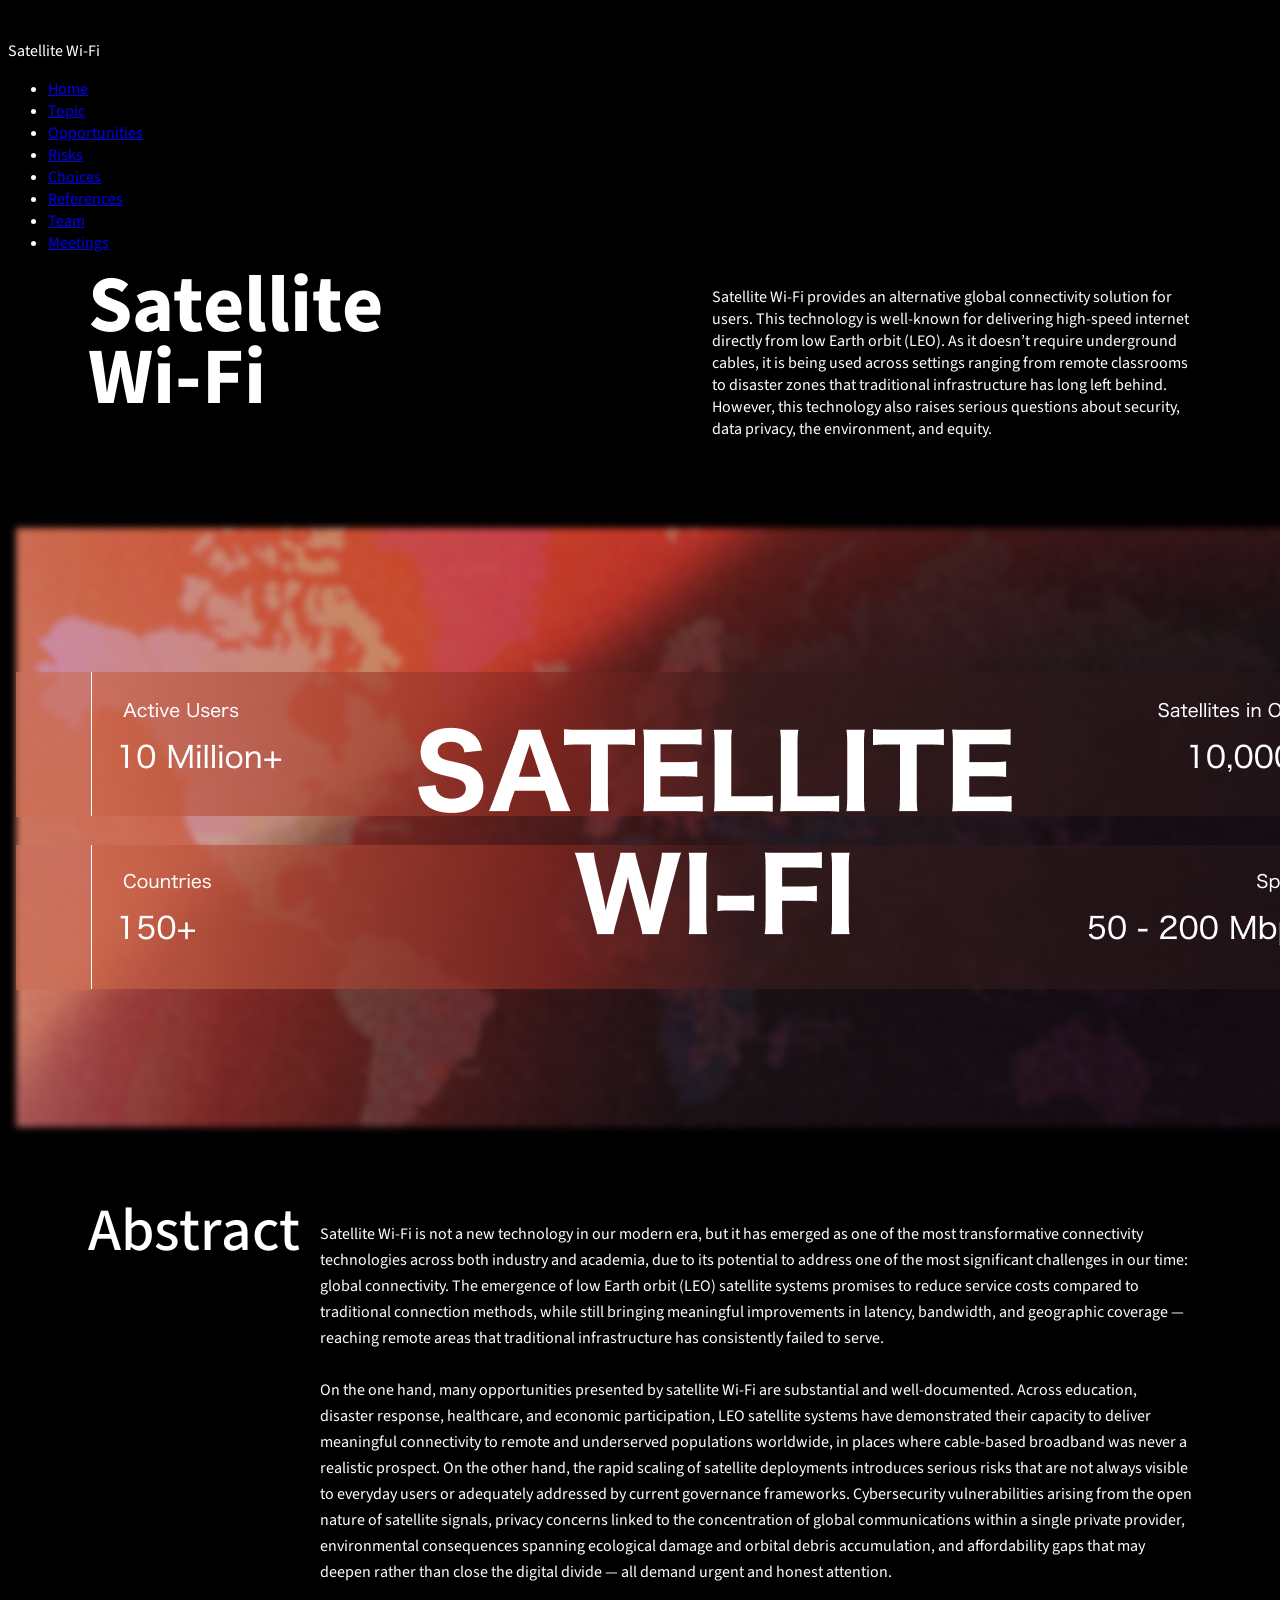
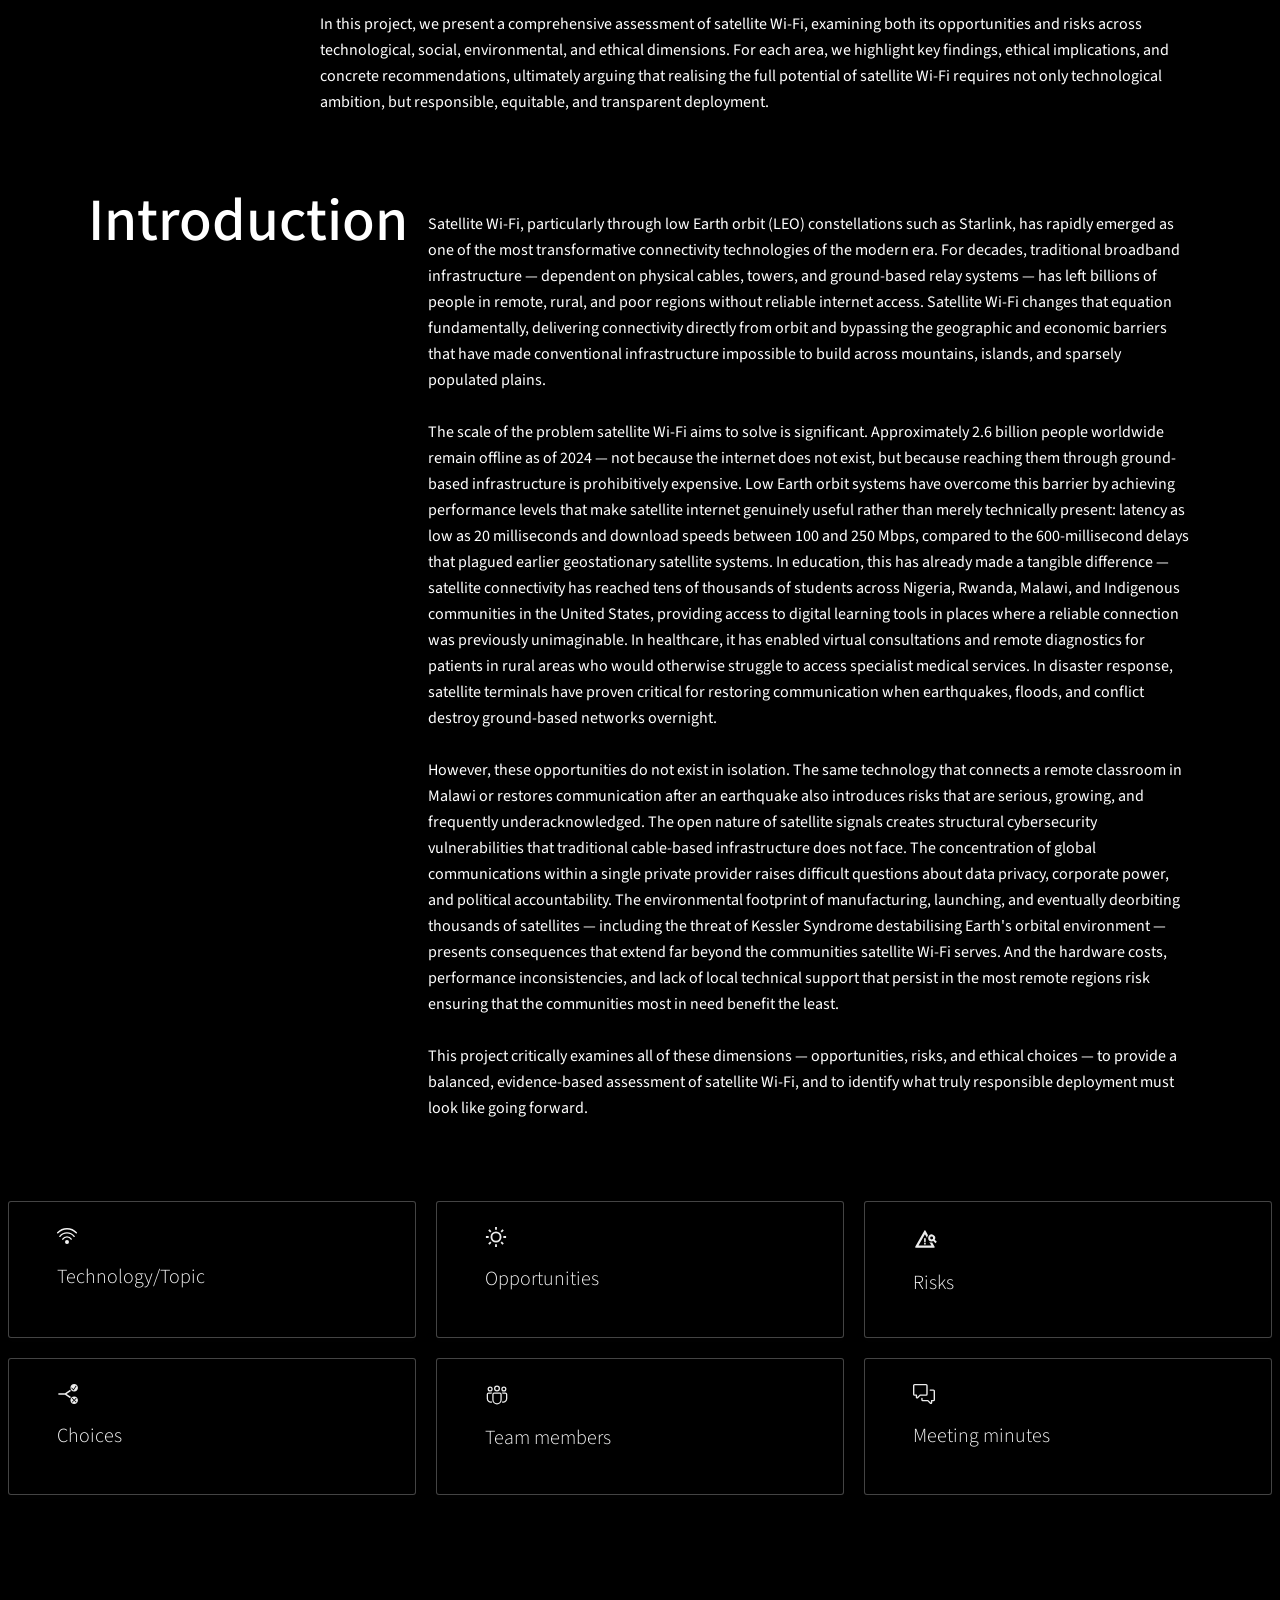
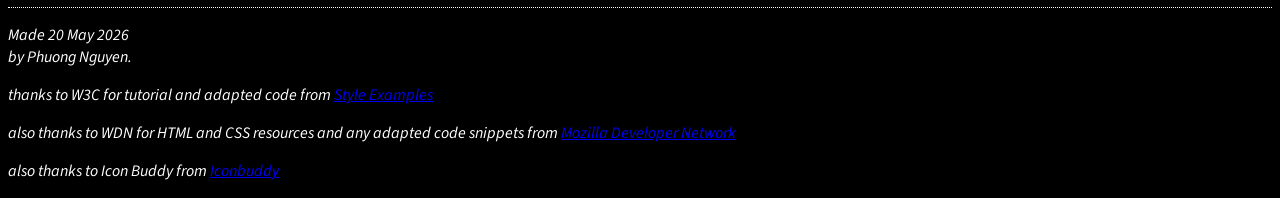
==== commit 036a2ad4: "Added new navbar layout" ====
--- a/pages/index.html
+++ b/pages/index.html
@@ -15,7 +15,7 @@
 <body>
 
   <!-- Site navigation menu -->
-  <div class="container">
+  <!-- <div class="container">
 
 
     <header>
@@ -35,7 +35,25 @@
       </ul>
 
     </header>
-  </div>
+  </div> -->
+
+  <!-- ============== NAVIGATION ============== -->
+  <nav class="navbar">
+    <div class="nav-brand">
+      <span class="brand-dot"></span>
+      <span class="brand-name">Satellite Wi-Fi</span>
+    </div>
+    <ul class="nav-links">
+      <li><a href="../index.html">Home</a></li>
+      <li><a href="topic.html">Topic</a></li>
+      <li><a href="opportunities.html" class="active">Opportunities</a></li>
+      <li><a href="risks.html">Risks</a></li>
+      <li><a href="choices.html">Choices</a></li>
+      <li><a href="references.html">References</a></li>
+      <li><a href="team-members.html">Team</a></li>
+      <li><a href="meetings.html">Meetings</a></li>
+    </ul>
+  </nav>
 
 
   <div class="hero-section">
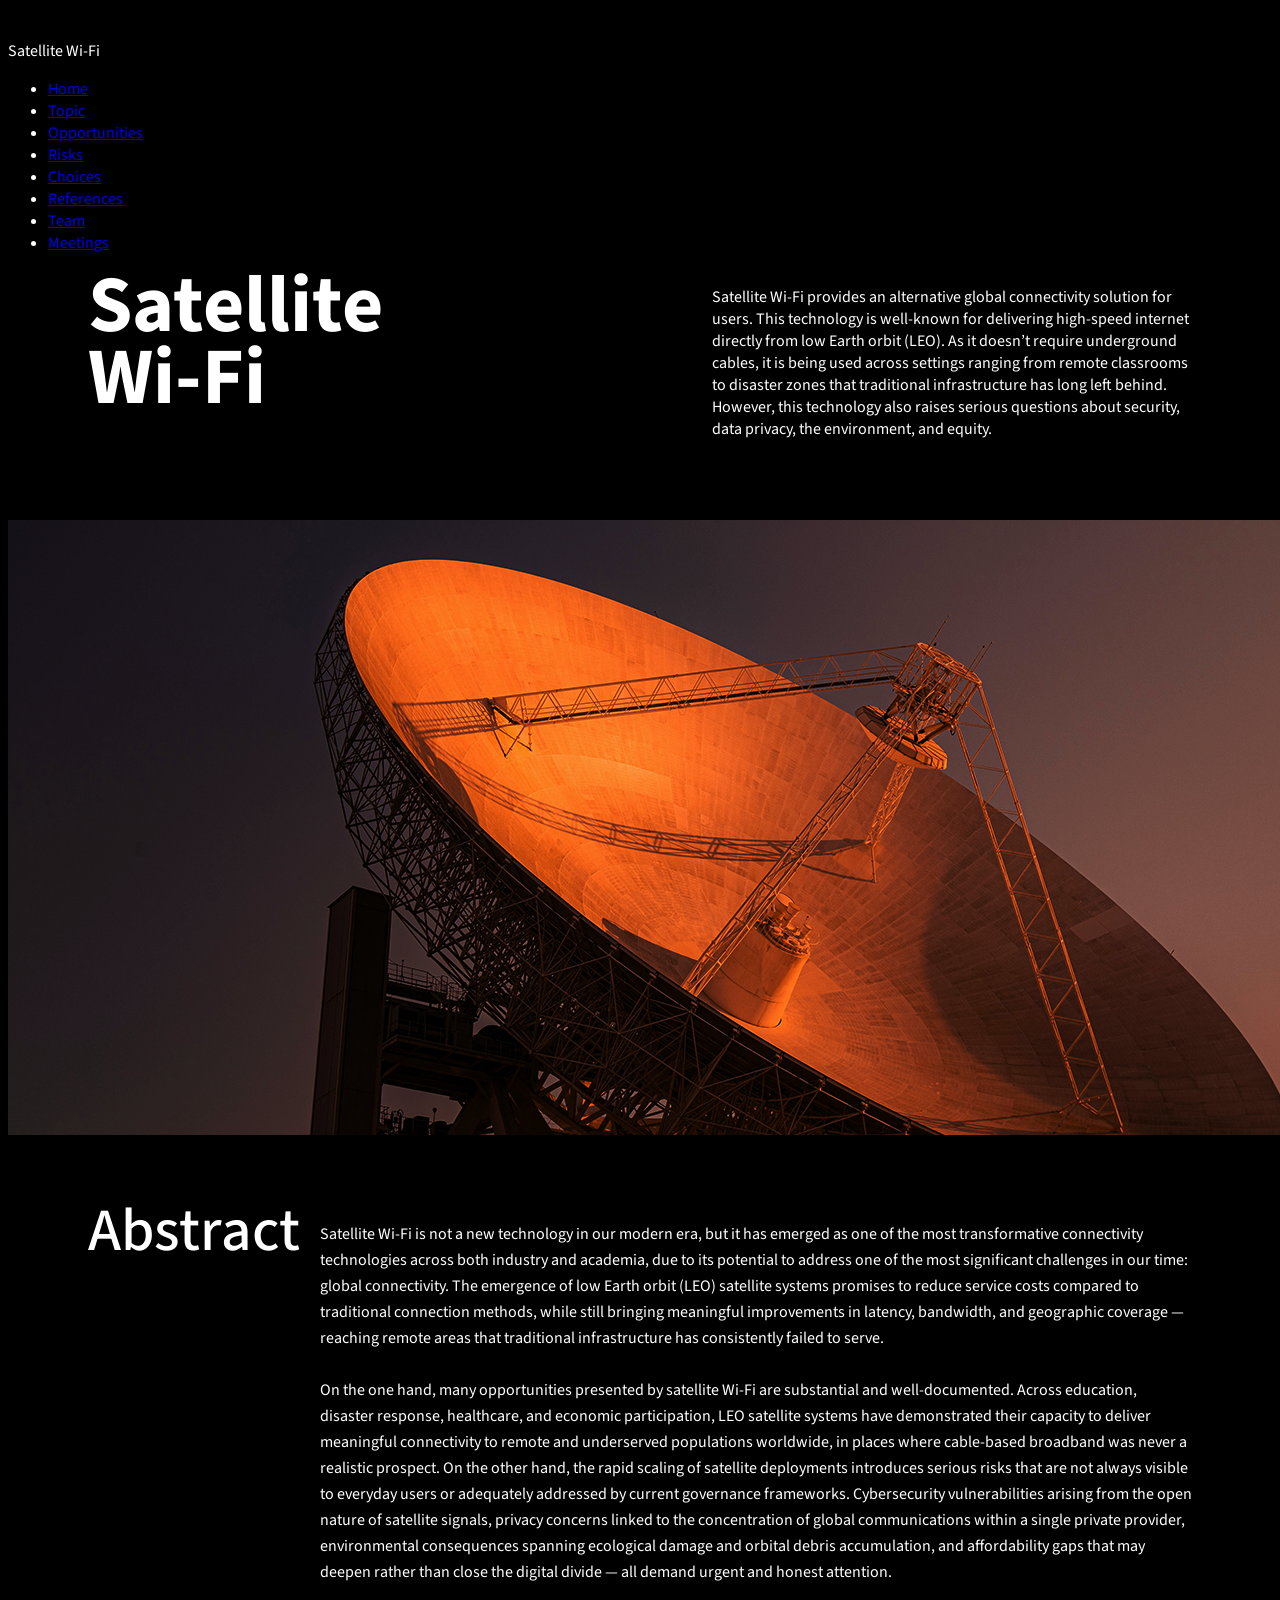
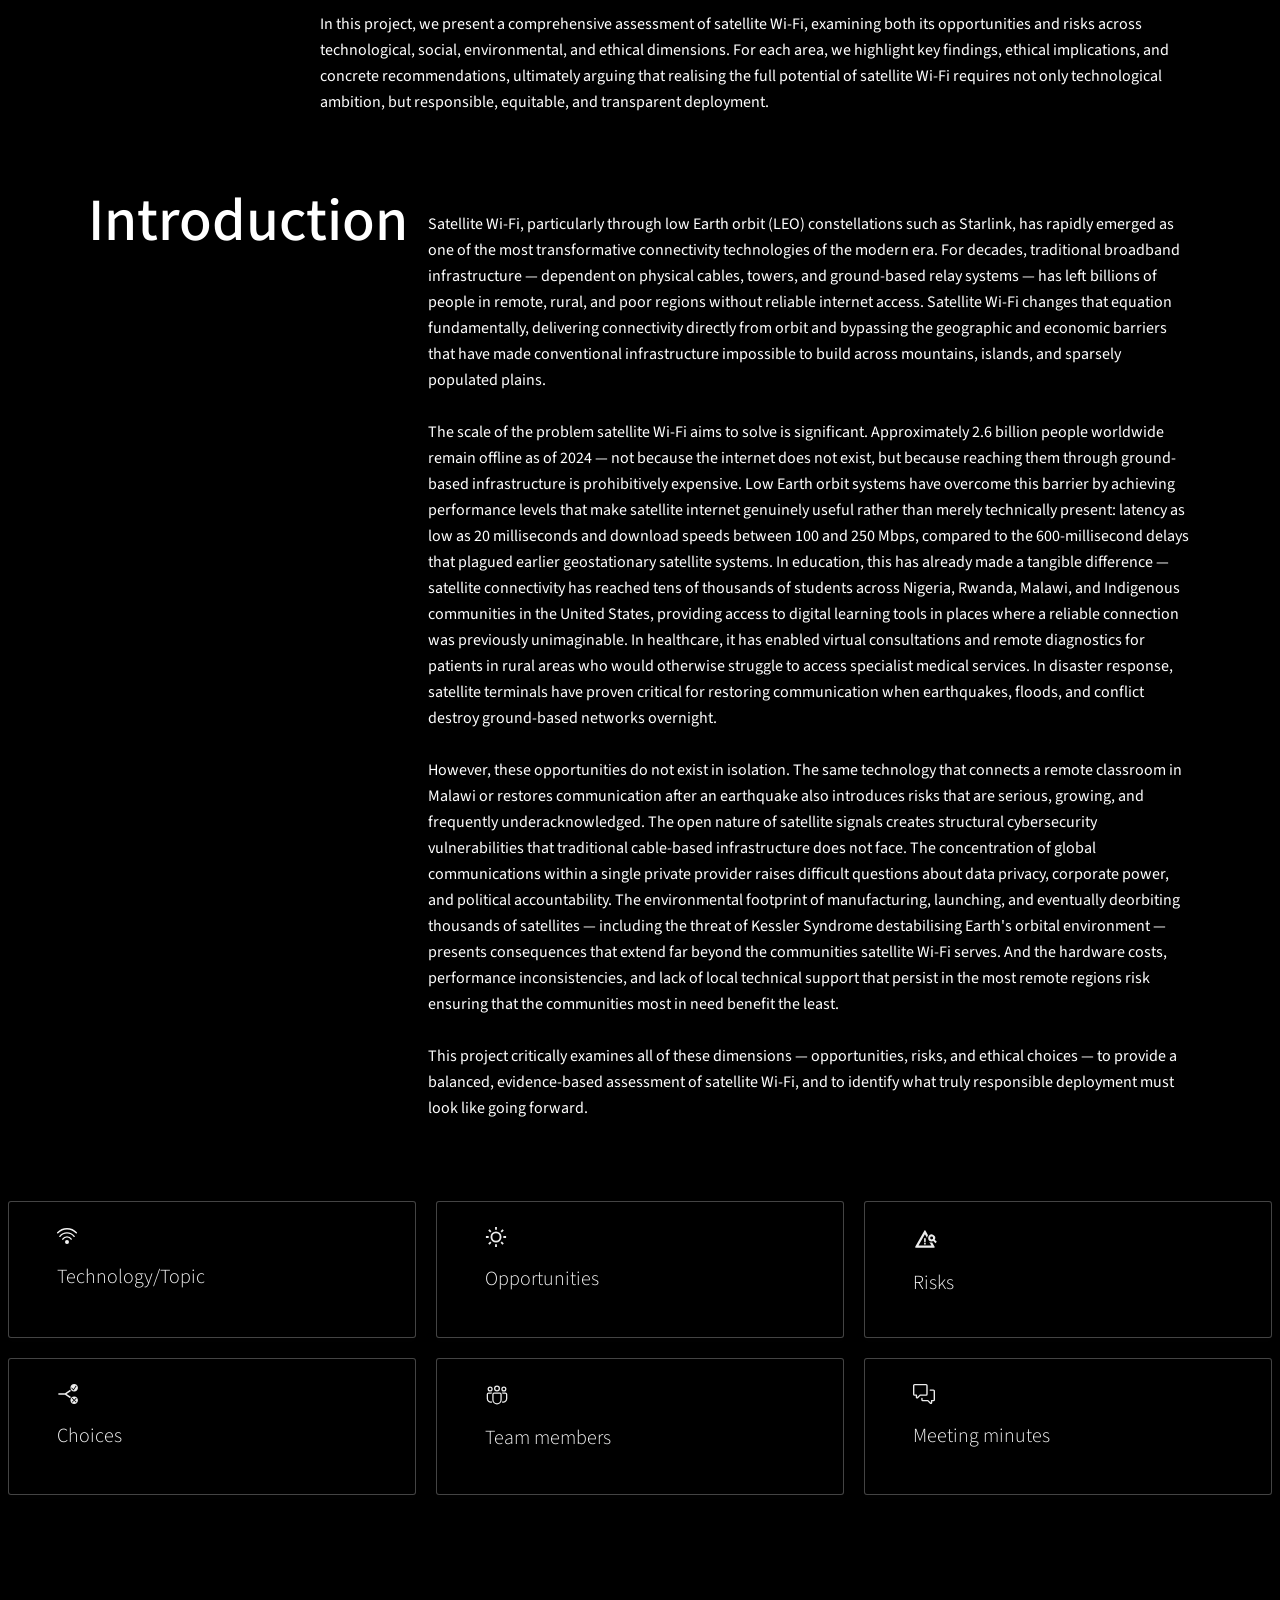
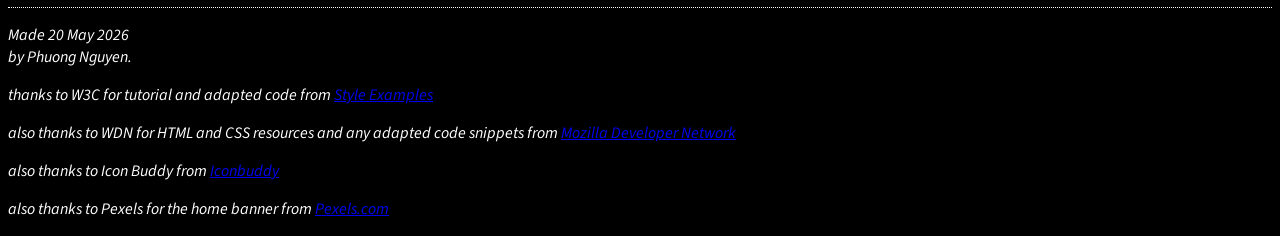
==== commit 502344e6: "Update banner and image source" ====
--- a/pages/index.html
+++ b/pages/index.html
@@ -14,28 +14,6 @@
 
 <body>
 
-  <!-- Site navigation menu -->
-  <!-- <div class="container">
-
-
-    <header>
-
-      <img src="/images/logo.png" alt="logo">
-
-      <ul class="navbar">
-        <li><a class="active" href="/pages/index.html">Home page</a></li>
-        <li><a href="/pages/topic.html">Technology/Topic</a></li>
-        <li><a href="/pages/opportunities.html">Opportunities</a></li>
-        <li><a href="/pages/risks.html">Risks</a></li>
-        <li><a href="/pages/choices.html">Choices</a></li>
-        <li><a href="/pages/references.html">References</a></li>
-        <li><a href="/pages/team-members.html">Team Members</a></li>
-        <li><a href="/pages/meetings.html">Meeting Minutes</a></li>
-        <li><a href="/pages/guidelines.html">Guidelines</a></li>
-      </ul>
-
-    </header>
-  </div> -->
 
   <!-- ============== NAVIGATION ============== -->
   <nav class="navbar">
@@ -44,9 +22,9 @@
       <span class="brand-name">Satellite Wi-Fi</span>
     </div>
     <ul class="nav-links">
-      <li><a href="../index.html">Home</a></li>
-      <li><a href="topic.html">Topic</a></li>
-      <li><a href="opportunities.html" class="active">Opportunities</a></li>
+      <li><a class="active" href="index.html">Home</a></li>
+      <li><a href="choices.html">Topic</a></li>
+      <li><a href="opportunities.html" >Opportunities</a></li>
       <li><a href="risks.html">Risks</a></li>
       <li><a href="choices.html">Choices</a></li>
       <li><a href="references.html">References</a></li>
@@ -68,7 +46,7 @@
   </div>
 
   <div id="banner-image">
-    <img src="/images/Home_banner.png" alt="home_banner">
+    <img src="/images/Homepage_banner.png" alt="home_banner">
   </div>
 
 
@@ -101,7 +79,7 @@
 
   <div class="hero-section">
     <h2>Introduction</h2>
-    <p class="introduction">Satellite Wi-Fi, particularly through low Earth orbit (LEO) constellations such as Starlink,
+    <p class="abstract">Satellite Wi-Fi, particularly through low Earth orbit (LEO) constellations such as Starlink,
       has
       rapidly emerged as one of the most transformative connectivity technologies of the modern era. For decades,
       traditional broadband infrastructure — dependent on physical cables, towers, and ground-based relay systems — has
@@ -233,6 +211,7 @@
 
   </div>
   <!-- Sign and date the page, it's only polite! -->
+   <div class="footer">
   <address>Made 20 May 2026<br>
     by Phuong Nguyen.</address>
 
@@ -243,7 +222,8 @@
   <p><em>also thanks to WDN for HTML and CSS resources and any adapted code snippets from <a
         href="https://developer.mozilla.org/en-US/docs/Web">Mozilla Developer Network</a></p></em>
   <p><em>also thanks to Icon Buddy from <a href="https://iconbuddy.com/">Iconbuddy</a></em></p>
-
+  <p><em>also thanks to Pexels for the home banner from <a href="https://www.pexels.com/">Pexels.com</a></em></p>
+</div>
 </body>
 
 </html>
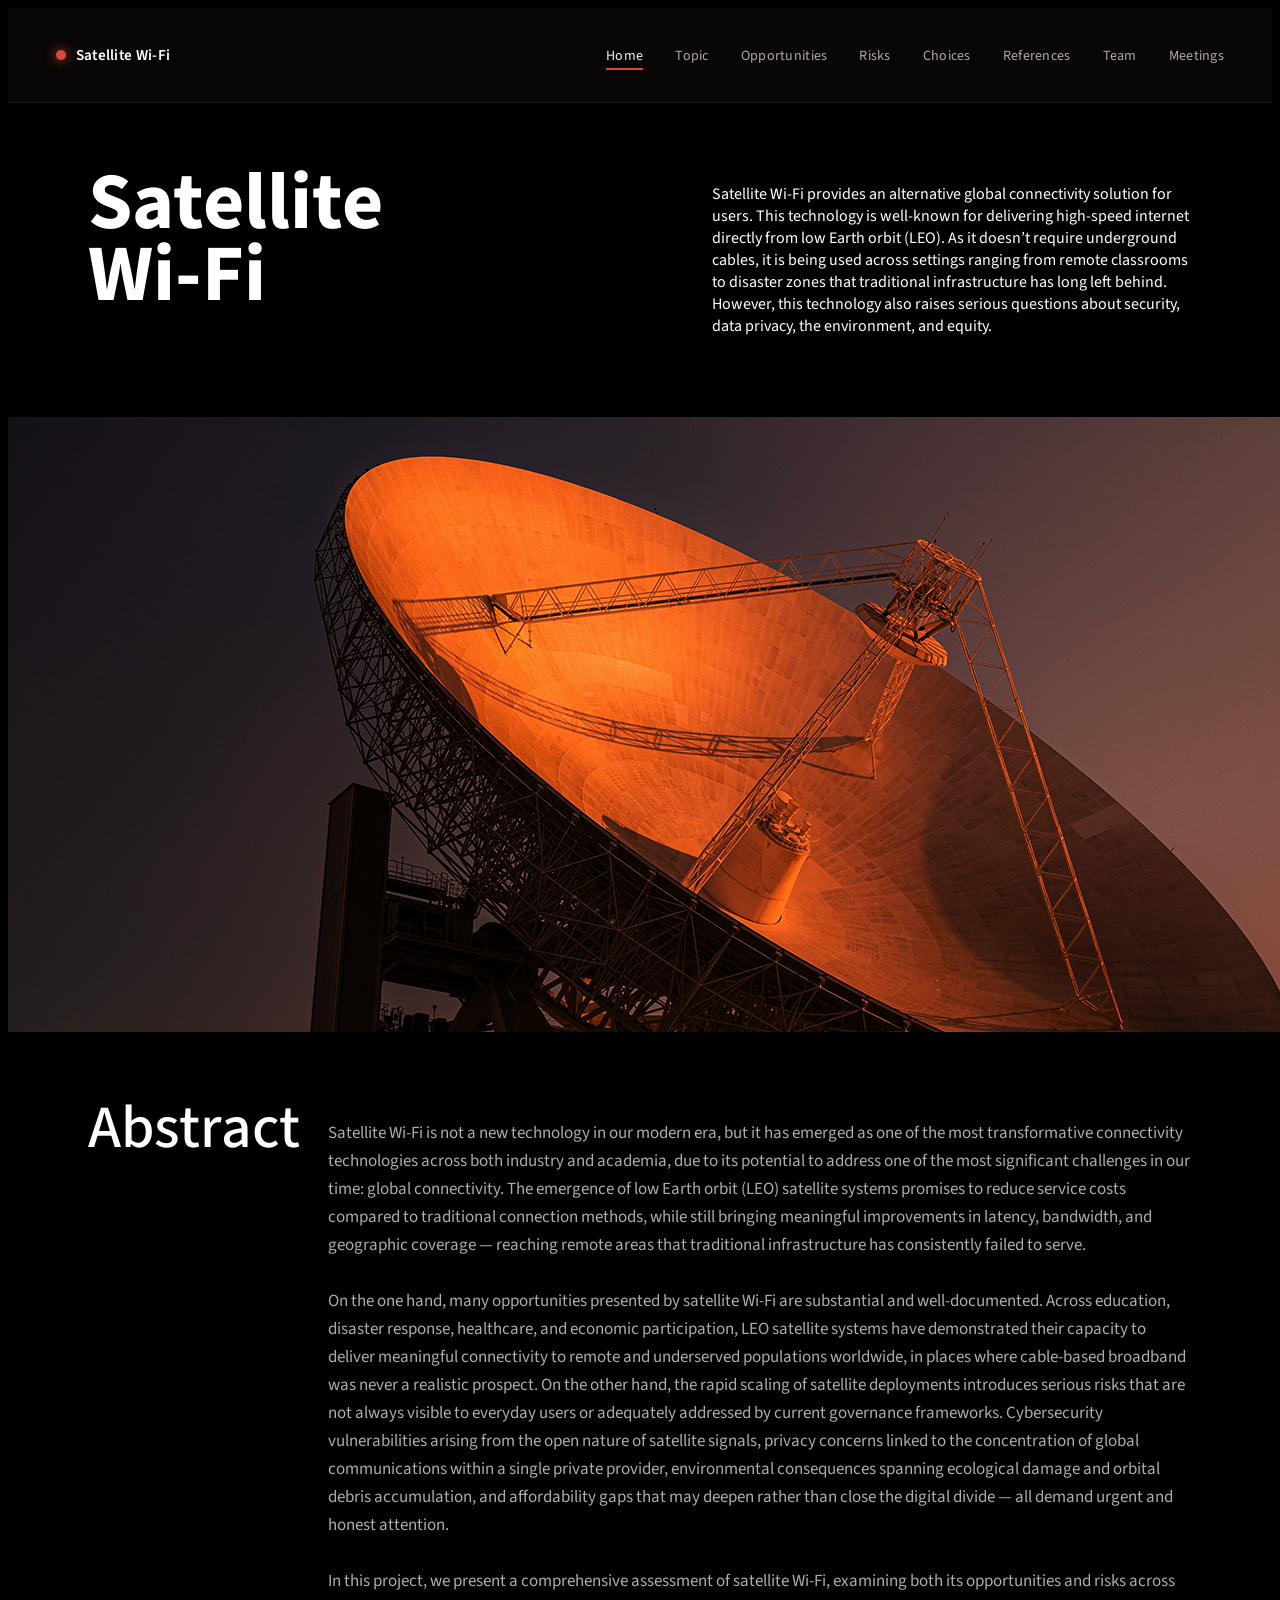
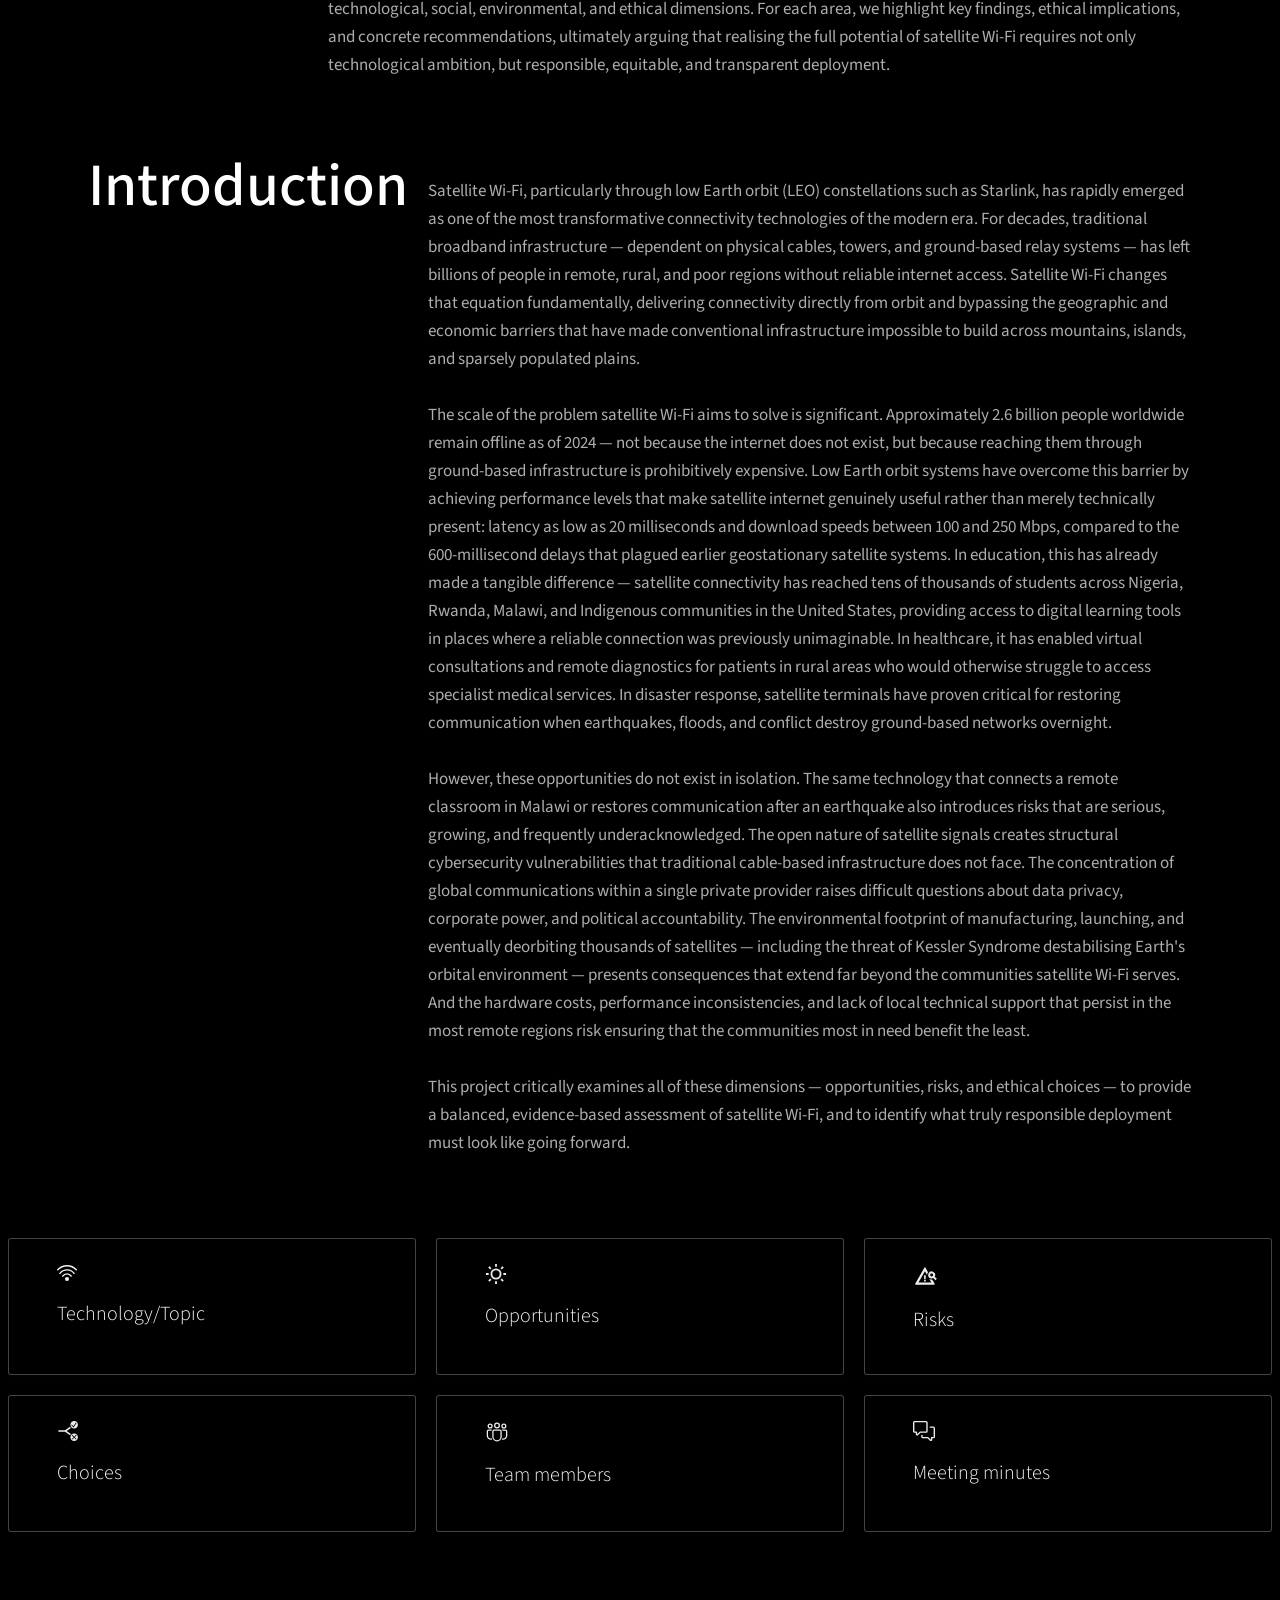
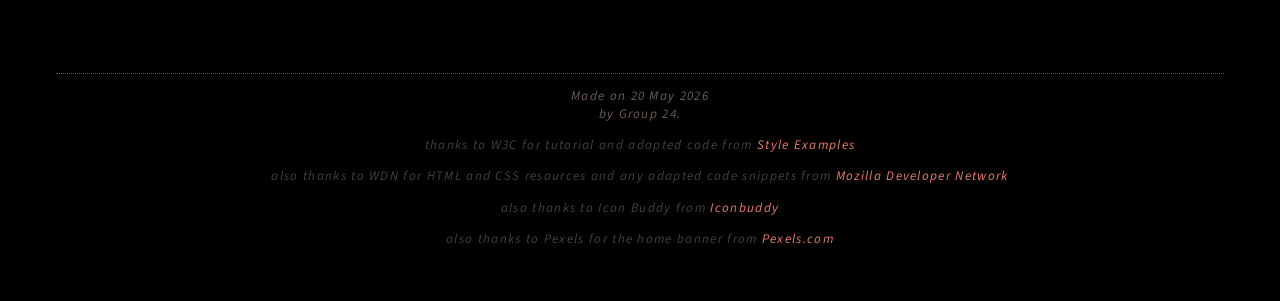
==== commit fd35722d: "Update footer and create team members page" ====
--- a/pages/index.html
+++ b/pages/index.html
@@ -212,8 +212,8 @@
   </div>
   <!-- Sign and date the page, it's only polite! -->
    <div class="footer">
-  <address>Made 20 May 2026<br>
-    by Phuong Nguyen.</address>
+  <address>Made on 20 May 2026<br>
+    by Group 24.</address>
 
 
 
--- a/styles/mystyles.css
+++ b/styles/mystyles.css
@@ -1,10 +1,22 @@
 :root {
   --padding-sides: 5rem;
   --nav-margin-bottom: 5rem;
+
+   /* Colour palette — matched to the Satellite Wi-Fi banner */
+  --bg-deep: #0a0807;
+  --bg-surface: #14100e;
+  --bg-card: #1a1412;
+  --ink-primary: #f5f1ee;
+  --ink-muted: #b3a8a3;
+  --ink-faint: #6b5d57;
+  --accent: #d94a3d;
+  --accent-soft: #e87a6d;
+  --border: rgba(255, 240, 230, 0.08);
+  --border-strong: rgba(255, 240, 230, 0.16);
+
 }
 
 body {
-  padding-top: 2rem;
   font-family: "Source Sans 3", "Times New Roman", Times, serif;
   color: white;
   background-color: black;
@@ -26,6 +38,75 @@
   align-items: center;
 }
 
+/* ============== NAVIGATION ============== */
+.navbar {
+  position: sticky;
+  top: 0;
+  z-index: 100;
+  display: flex;
+  justify-content: space-between;
+  align-items: center;
+  padding: 1.25rem 3rem;
+  background: rgba(10, 8, 7, 0.85);
+  backdrop-filter: blur(12px);
+  -webkit-backdrop-filter: blur(12px);
+  border-bottom: 1px solid var(--border);
+}
+
+.nav-brand {
+  display: flex;
+  align-items: center;
+  gap: 0.6rem;
+  font-family: var(--font-display);
+  font-weight: 600;
+  font-size: 0.95rem;
+  letter-spacing: 0.02em;
+}
+
+.brand-dot {
+  width: 10px;
+  height: 10px;
+  border-radius: 50%;
+  background: var(--accent);
+  box-shadow: 0 0 12px var(--accent);
+}
+
+.nav-links {
+  list-style: none;
+  display: flex;
+  gap: 2rem;
+}
+
+.nav-links a {
+  color: var(--ink-muted);
+  text-decoration: none;
+  font-size: 0.88rem;
+  font-weight: 400;
+  letter-spacing: 0.02em;
+  transition: color 0.2s ease;
+  position: relative;
+  padding-bottom: 4px;
+}
+
+.nav-links a:hover {
+  color: var(--ink-primary);
+}
+
+.nav-links a.active {
+  color: var(--ink-primary);
+}
+
+.nav-links a.active::after {
+  content: '';
+  position: absolute;
+  bottom: 0;
+  left: 0;
+  right: 0;
+  height: 2px;
+  background: var(--accent);
+}
+
+/*
 ul.navbar {
   list-style-type: none;
   width: 1000px;
@@ -50,6 +131,7 @@
 ul.navbar a:hover {
   color: #fe877a;
 }
+  */
 
 h1 {
   font-family: "Source Sans 3", Geneva, Arial, SunSans-Regular, sans-serif;
@@ -83,6 +165,7 @@
   justify-content: space-between;
   gap: 20px;
   margin-bottom: 4rem;
+  margin-top: 4rem;
 }
 
 @media (min-width: 1600px) {
@@ -96,14 +179,13 @@
 }
 
 .hero-section .abstract {
-  width: 60rem;
-  line-height: 26px;
-}
-
-.hero-section .introduction {
-  width: 60rem;
-  line-height: 26px;
-}
+  width: 54rem;
+  line-height: 28px;
+  color: #adadad;
+  font-size: 17px;
+}
+
+
 
 #banner-image {
   text-align: center;
@@ -165,4 +247,23 @@
 
 svg {
   padding-bottom: 1rem;
-}+}
+
+.footer {
+  
+  padding: 2rem 3rem;
+  text-align: center;
+  font-size: 0.82rem;
+  color: var(--ink-faint);
+  font-family: var(--font-display);
+  letter-spacing: 0.1em;
+}
+
+.footer a {
+  text-decoration: none;
+  color: #e87a6d;
+}
+
+.footer p {
+  color: #ababab5f;
+}
